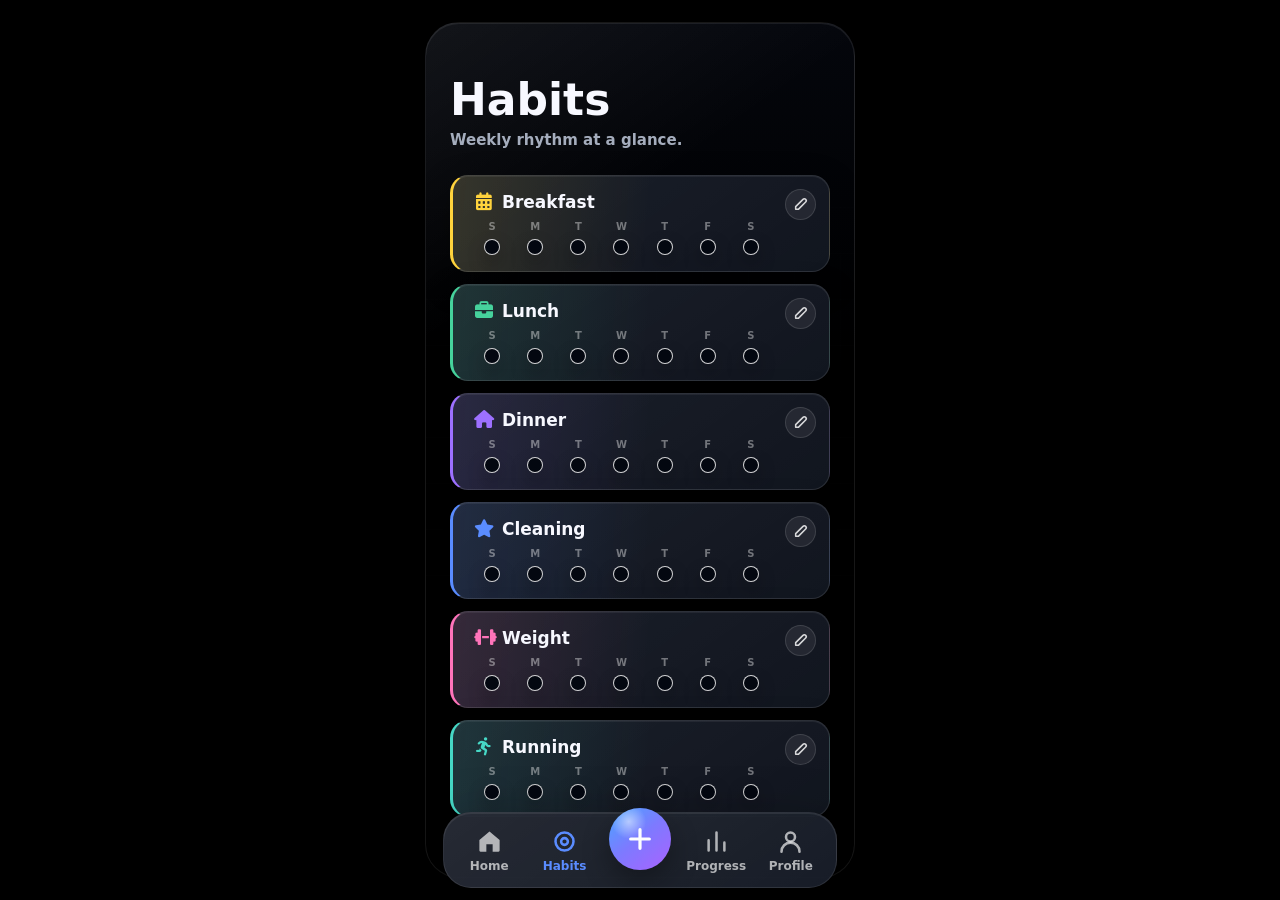
==== habits.html @ 26e924be "Create habits.html" ====
<!DOCTYPE html>
<html lang="en">
<head>
  <meta charset="UTF-8" />
  <meta name="viewport" content="width=device-width, initial-scale=1.0, maximum-scale=1.0, user-scalable=no" />
  <title>Habits</title>
  <link rel="stylesheet" href="https://cdnjs.cloudflare.com/ajax/libs/font-awesome/6.7.2/css/all.min.css" crossorigin="anonymous" referrerpolicy="no-referrer" />
  <style>
    :root {
      --bg: #000;
      --line: rgba(255, 255, 255, 0.11);
      --text: #f7f8ff;
      --muted: #a5adbd;
      --blue: #5a8cff;
      --soft-shadow: 0 12px 34px rgba(0, 0, 0, 0.28);
      font-family: Inter, ui-sans-serif, system-ui, -apple-system, BlinkMacSystemFont, "Segoe UI", sans-serif;
    }

    * {
      box-sizing: border-box;
      -webkit-tap-highlight-color: transparent;
      -webkit-touch-callout: none;
      -webkit-user-select: none;
      user-select: none;
      scrollbar-width: none;
    }

    *::-webkit-scrollbar {
      display: none;
      width: 0;
      height: 0;
    }

    html {
      height: 100%;
      background: #000;
      touch-action: manipulation;
      overflow: hidden;
      scrollbar-width: none;
    }

    body {
      height: 100%;
      margin: 0;
      color: var(--text);
      background: #000;
      display: grid;
      place-items: center;
      padding: 22px;
      overscroll-behavior: none;
      overflow: hidden;
      scrollbar-width: none;
    }

    button {
      font: inherit;
      color: inherit;
      border: 0;
      background: transparent;
      cursor: default;
      touch-action: manipulation;
    }

    .phone {
      position: relative;
      width: min(100%, 430px);
      height: min(932px, calc(100dvh - 44px));
      min-height: 0;
      max-height: 100dvh;
      overflow: hidden;
      border: 1px solid rgba(255, 255, 255, 0.09);
      border-radius: 34px;
      background:
        linear-gradient(145deg, rgba(255, 255, 255, 0.06), transparent 28%),
        linear-gradient(180deg, #04060c 0%, #000 42%, #000 100%);
      box-shadow: 0 24px 70px rgba(0, 0, 0, 0.42), inset 0 1px 0 rgba(255, 255, 255, 0.08);
    }

    .phone::before {
      content: "";
      position: absolute;
      inset: 0;
      pointer-events: none;
      background-image:
        linear-gradient(rgba(255, 255, 255, 0.035) 1px, transparent 1px),
        linear-gradient(90deg, rgba(255, 255, 255, 0.025) 1px, transparent 1px);
      background-size: 46px 46px;
      mask-image: linear-gradient(to bottom, transparent 0%, black 18%, black 72%, transparent 100%);
      opacity: 0.22;
    }

    .app {
      position: relative;
      z-index: 1;
      height: 100%;
      min-height: 0;
      overflow-y: auto;
      overscroll-behavior: contain;
      scrollbar-width: none;
      padding: 54px 24px 116px;
    }

    .topbar {
      margin-bottom: 26px;
    }

    h1 {
      margin: 0;
      font-size: clamp(34px, 9vw, 44px);
      line-height: 1.04;
      letter-spacing: 0;
    }

    .kicker {
      margin: 8px 0 0;
      color: var(--muted);
      font-size: 15px;
      font-weight: 700;
    }

    .habit-list {
      display: grid;
      gap: 12px;
    }

    .habit-row {
      --accent: var(--blue);
      position: relative;
      display: grid;
      gap: 11px;
      padding: 15px 54px 15px 15px;
      border-radius: 18px;
      background:
        linear-gradient(95deg, color-mix(in srgb, var(--accent) 12%, transparent), transparent 52%),
        linear-gradient(145deg, rgba(255, 255, 255, 0.065), rgba(255, 255, 255, 0.022)),
        rgba(12, 17, 28, 0.94);
      border: 1px solid var(--line);
      border-left: 3px solid var(--accent);
      box-shadow: var(--soft-shadow), inset 0 1px 0 rgba(255, 255, 255, 0.06);
      overflow: hidden;
    }

    .habit-main {
      display: grid;
      justify-items: stretch;
      text-align: left;
      gap: 10px;
    }

    .habit-label {
      margin: 0;
      color: var(--text);
      font-size: 17px;
      font-weight: 850;
      letter-spacing: 0;
      display: inline-flex;
      align-items: center;
      gap: 9px;
      justify-self: start;
    }

    .habit-label svg,
    .habit-label i {
      width: 19px;
      height: 19px;
      color: var(--accent);
      stroke-width: 2.25;
    }

    .habit-label i {
      display: inline-grid;
      place-items: center;
      font-size: 18px;
      line-height: 1;
    }

    .week-grid {
      display: grid;
      grid-template-columns: repeat(7, 1fr);
      gap: 7px;
      align-items: start;
    }

    .week-cell {
      display: grid;
      justify-items: center;
      gap: 7px;
      color: rgba(255, 255, 255, 0.4);
      font-size: 10px;
      font-weight: 850;
      text-align: center;
      line-height: 1;
    }

    .dot {
      width: 16px;
      height: 16px;
      min-width: 16px;
      min-height: 16px;
      aspect-ratio: 1;
      display: block;
      margin: 0 auto;
      border-radius: 50%;
      background: #030710;
      border: 1.6px solid rgba(255, 255, 255, 0.82);
      box-shadow: 0 8px 18px rgba(0, 0, 0, 0.28);
    }

    .dot.done {
      background: #fff;
      border-color: #fff;
      box-shadow: 0 0 16px rgba(255, 255, 255, 0.28);
    }

    .dot.half {
      background: linear-gradient(90deg, #fff 0 50%, #030710 50% 100%);
      border-color: #fff;
      box-shadow: 0 0 14px rgba(255, 255, 255, 0.2);
    }

    .month-panel {
      display: none;
      padding-top: 5px;
      border-top: 1px solid rgba(255, 255, 255, 0.08);
    }

    .habit-row.open .month-panel {
      display: grid;
      gap: 11px;
    }

    .month-head {
      display: flex;
      align-items: center;
      justify-content: space-between;
      gap: 12px;
      color: rgba(255, 255, 255, 0.62);
      font-size: 12px;
      font-weight: 850;
    }

    .close-month {
      width: 30px;
      height: 30px;
      display: grid;
      place-items: center;
      border-radius: 10px;
      background: rgba(255, 255, 255, 0.06);
      box-shadow: inset 0 0 0 1px rgba(255, 255, 255, 0.1);
    }

    .month-grid {
      display: grid;
      grid-template-columns: repeat(7, 1fr);
      gap: 9px 8px;
      align-items: center;
    }

    .month-dot {
      display: grid;
      justify-items: center;
      gap: 4px;
      color: rgba(255, 255, 255, 0.4);
      font-size: 9px;
      font-weight: 800;
      line-height: 1;
    }

    .edit-habit {
      position: absolute;
      top: 13px;
      right: 13px;
      width: 31px;
      height: 31px;
      display: grid;
      place-items: center;
      border-radius: 50%;
      color: rgba(255, 255, 255, 0.82);
      background: rgba(255, 255, 255, 0.07);
      box-shadow: inset 0 0 0 1px rgba(255, 255, 255, 0.12);
    }

    .edit-habit svg {
      width: 16px;
      height: 16px;
      stroke-width: 2.3;
    }

    .edit-habit .minus-icon {
      display: none;
    }

    .habit-row.editing .edit-habit .pencil-icon {
      display: none;
    }

    .habit-row.editing .edit-habit .minus-icon {
      display: block;
    }

    .habit-actions {
      display: none;
      gap: 8px;
      padding-top: 2px;
    }

    .habit-row.editing .habit-actions {
      display: flex;
    }

    .habit-action {
      width: 34px;
      height: 34px;
      display: grid;
      place-items: center;
      border-radius: 11px;
      color: rgba(255, 255, 255, 0.8);
      background: rgba(255, 255, 255, 0.06);
      box-shadow: inset 0 0 0 1px rgba(255, 255, 255, 0.1);
    }

    .habit-action.delete {
      color: #ff7b7d;
      margin-left: auto;
    }

    .habit-action svg {
      width: 18px;
      height: 18px;
      stroke-width: 2.2;
    }

    .modal-backdrop {
      position: fixed;
      inset: 0;
      z-index: 40;
      display: none;
      align-items: flex-end;
      justify-content: center;
      padding: 14px 18px calc(98px + env(safe-area-inset-bottom));
      background: rgba(2, 6, 14, 0.58);
      backdrop-filter: blur(12px);
      overflow: hidden;
    }

    .modal-backdrop.open {
      display: flex;
    }

    .habit-modal {
      width: min(100%, 430px);
      max-height: min(78dvh, 760px);
      overflow-y: auto;
      overscroll-behavior: contain;
      scrollbar-width: none;
      border-radius: 24px;
      padding: 16px;
      background:
        linear-gradient(145deg, rgba(255, 255, 255, 0.11), rgba(255, 255, 255, 0.035)),
        rgba(17, 23, 35, 0.96);
      border: 1px solid rgba(255, 255, 255, 0.12);
      box-shadow: 0 24px 70px rgba(0, 0, 0, 0.55), inset 0 1px 0 rgba(255, 255, 255, 0.08);
    }

    .modal-head {
      display: flex;
      align-items: center;
      justify-content: space-between;
      gap: 14px;
      margin-bottom: 12px;
    }

    .modal-title {
      margin: 0;
      font-size: 21px;
      font-weight: 850;
    }

    .modal-close {
      width: 34px;
      height: 34px;
      border-radius: 11px;
      display: grid;
      place-items: center;
      color: rgba(255, 255, 255, 0.76);
      background: rgba(255, 255, 255, 0.06);
      box-shadow: inset 0 0 0 1px rgba(255, 255, 255, 0.1);
    }

    .habit-form {
      display: grid;
      gap: 10px;
    }

    .field {
      display: grid;
      gap: 6px;
      color: rgba(255, 255, 255, 0.7);
      font-size: 12px;
      font-weight: 800;
    }

    .field input {
      width: 100%;
      border: 1px solid rgba(255, 255, 255, 0.1);
      border-radius: 13px;
      padding: 11px 12px;
      color: var(--text);
      background: rgba(255, 255, 255, 0.06);
      font: inherit;
      font-size: 14px;
      outline: none;
    }

    .choice-row,
    .color-picker {
      display: flex;
      flex-wrap: wrap;
      gap: 8px;
    }

    .mode-picker {
      display: grid;
      grid-template-columns: repeat(2, 74px);
      gap: 6px;
    }

    .choice-pill {
      width: 100%;
      min-height: 32px;
      display: inline-flex;
      align-items: center;
      justify-content: center;
      padding: 0 8px;
      border-radius: 12px;
      color: rgba(255, 255, 255, 0.7);
      font-size: 11.5px;
      font-weight: 850;
      line-height: 1;
      text-align: center;
      background: rgba(255, 255, 255, 0.055);
      box-shadow: inset 0 0 0 1px rgba(255, 255, 255, 0.09);
    }

    .choice-pill.active {
      color: var(--text);
      background: color-mix(in srgb, var(--blue) 24%, rgba(255, 255, 255, 0.055));
      box-shadow: inset 0 0 0 1px color-mix(in srgb, var(--blue) 54%, rgba(255, 255, 255, 0.1));
    }

    .categorized-icon-picker {
      display: grid;
      gap: 8px;
      min-width: 0;
    }

    .icon-category-row {
      display: grid;
      grid-template-columns: repeat(4, 1fr);
      gap: 6px;
      padding: 1px;
      align-items: stretch;
    }

    .icon-category {
      min-width: 0;
      height: 36px;
      display: inline-flex;
      align-items: center;
      justify-content: center;
      gap: 7px;
      padding: 0 7px;
      border-radius: 12px;
      color: rgba(255, 255, 255, 0.68);
      font-size: 11.5px;
      font-weight: 850;
      background: rgba(255, 255, 255, 0.055);
      box-shadow: inset 0 0 0 1px rgba(255, 255, 255, 0.09);
      white-space: nowrap;
    }

    .icon-category.active {
      color: var(--text);
      background: color-mix(in srgb, var(--blue) 24%, rgba(255, 255, 255, 0.055));
      box-shadow: inset 0 0 0 1px color-mix(in srgb, var(--blue) 54%, rgba(255, 255, 255, 0.1));
    }

    .icon-category i {
      font-size: 13px;
      line-height: 1;
    }

    .icon-grid {
      display: grid;
      grid-template-columns: repeat(6, 40px);
      justify-content: space-between;
      gap: 7px 5px;
      padding: 1px;
    }

    .icon-choice {
      width: 40px;
      height: 40px;
      display: grid;
      place-items: center;
      border-radius: 13px;
      color: rgba(255, 255, 255, 0.68);
      background: rgba(255, 255, 255, 0.055);
      box-shadow: inset 0 0 0 1px rgba(255, 255, 255, 0.09);
    }

    .icon-choice.active {
      color: var(--text);
      background: color-mix(in srgb, var(--blue) 24%, rgba(255, 255, 255, 0.055));
      box-shadow:
        inset 0 0 0 1px color-mix(in srgb, var(--blue) 54%, rgba(255, 255, 255, 0.1)),
        0 0 20px color-mix(in srgb, var(--blue) 18%, transparent);
    }

    .icon-choice svg,
    .icon-choice i {
      width: 21px;
      height: 21px;
      stroke-width: 2.25;
    }

    .icon-choice i {
      display: grid;
      place-items: center;
      font-size: 20px;
      line-height: 1;
    }

    .icon-empty {
      grid-column: 1 / -1;
      min-height: 42px;
      display: grid;
      place-items: center;
      color: rgba(255, 255, 255, 0.52);
      font-size: 12px;
      font-weight: 800;
    }

    .icon-pager {
      display: grid;
      grid-template-columns: 34px 1fr 34px;
      align-items: center;
      gap: 8px;
      min-height: 34px;
    }

    .icon-page-button {
      width: 34px;
      height: 34px;
      display: grid;
      place-items: center;
      border-radius: 12px;
      color: rgba(255, 255, 255, 0.78);
      background: rgba(255, 255, 255, 0.055);
      box-shadow: inset 0 0 0 1px rgba(255, 255, 255, 0.09);
    }

    .icon-page-button:disabled {
      opacity: 0.34;
    }

    .icon-page-label {
      display: inline-flex;
      align-items: center;
      justify-content: center;
      gap: 6px;
      color: rgba(255, 255, 255, 0.52);
      font-size: 11.5px;
      font-weight: 850;
      text-align: center;
    }

    .icon-page-number {
      min-width: 28px;
      height: 28px;
      display: inline-flex;
      align-items: center;
      justify-content: center;
      border-radius: 10px;
      color: rgba(255, 255, 255, 0.62);
      background: rgba(255, 255, 255, 0.045);
      box-shadow: inset 0 0 0 1px rgba(255, 255, 255, 0.075);
    }

    .icon-page-number.active {
      color: var(--text);
      background: color-mix(in srgb, var(--blue) 22%, rgba(255, 255, 255, 0.055));
      box-shadow: inset 0 0 0 1px color-mix(in srgb, var(--blue) 46%, rgba(255, 255, 255, 0.1));
    }

    .color-swatch {
      --swatch: var(--blue);
      width: 31px;
      height: 31px;
      border-radius: 50%;
      background:
        radial-gradient(circle at 30% 24%, rgba(255, 255, 255, 0.42), transparent 34%),
        var(--swatch);
      box-shadow:
        0 10px 22px color-mix(in srgb, var(--swatch) 24%, transparent),
        inset 0 0 0 1px rgba(255, 255, 255, 0.18);
      position: relative;
    }

    .color-swatch.active::after {
      content: "";
      position: absolute;
      inset: -5px;
      border-radius: inherit;
      border: 2px solid rgba(255, 255, 255, 0.76);
    }

    .form-submit {
      min-height: 46px;
      border-radius: 15px;
      color: white;
      font-weight: 850;
      background:
        radial-gradient(circle at 28% 18%, rgba(255, 255, 255, 0.42), transparent 32%),
        linear-gradient(140deg, #48a7ff 0%, #7d7aff 48%, #aa62ff 100%);
      box-shadow: 0 14px 32px rgba(98, 119, 255, 0.34);
    }

    @media (max-width: 460px) {
      body {
        padding: 0;
        display: block;
      }

      .phone {
        width: 100%;
        height: 100dvh;
        min-height: 0;
        max-height: 100dvh;
        border-radius: 0;
        border: 0;
      }

      .app {
        height: 100%;
        min-height: 0;
        padding: 54px 21px 112px;
      }
    }
  </style>
</head>
<body>
  <main class="phone" aria-label="Habits history">
    <div class="app">
      <header class="topbar">
        <h1>Habits</h1>
        <p class="kicker">Weekly rhythm at a glance.</p>
      </header>

      <section class="habit-list" aria-label="Habit completion history"></section>
    </div>

    <nav class="nav" aria-label="Primary navigation">
      <button class="nav-item">
        <svg viewBox="0 0 24 24" fill="currentColor" aria-hidden="true">
          <path d="M3 10.7 12 3l9 7.7V20a1 1 0 0 1-1 1h-5.2v-6.6H9.2V21H4a1 1 0 0 1-1-1v-9.3Z" />
        </svg>
        Home
      </button>
      <button class="nav-item active">
        <svg viewBox="0 0 24 24" fill="none" aria-hidden="true">
          <circle cx="12" cy="12" r="8" stroke="currentColor" />
          <circle cx="12" cy="12" r="3" stroke="currentColor" />
        </svg>
        Habits
      </button>
      <button class="add" aria-label="Add task">
        <svg viewBox="0 0 24 24" fill="none" aria-hidden="true">
          <path d="M12 5v14M5 12h14" stroke="currentColor" stroke-linecap="round" />
        </svg>
      </button>
      <button class="nav-item">
        <svg viewBox="0 0 24 24" fill="none" aria-hidden="true">
          <path d="M5 20V11M12 20V4M19 20v-7" stroke="currentColor" stroke-linecap="round" />
        </svg>
        Progress
      </button>
      <button class="nav-item">
        <svg viewBox="0 0 24 24" fill="none" aria-hidden="true">
          <circle cx="12" cy="8" r="4" stroke="currentColor" />
          <path d="M4 21a8 8 0 0 1 16 0" stroke="currentColor" stroke-linecap="round" />
        </svg>
        Profile
      </button>
    </nav>
    <div class="modal-backdrop" id="habitModal" aria-hidden="true">
      <section class="habit-modal" role="dialog" aria-modal="true" aria-labelledby="habitModalTitle">
        <div class="modal-head">
          <h2 class="modal-title" id="habitModalTitle">Edit habit</h2>
          <button class="modal-close" type="button" aria-label="Close habit form">x</button>
        </div>
        <form class="habit-form">
          <label class="field">
            Title
            <input name="label" type="text" placeholder="Habit title" required />
          </label>
          <div class="field">
            Icon
            <div class="choice-row icon-picker" role="group" aria-label="Habit icon"></div>
            <input name="icon" type="hidden" value="star" />
          </div>
          <div class="field">
            Color
            <div class="color-picker" role="group" aria-label="Habit color">
              <button class="color-swatch" type="button" aria-label="Pink" data-color="#ff74ba" style="--swatch: #ff74ba"></button>
              <button class="color-swatch" type="button" aria-label="Yellow" data-color="#ffd33d" style="--swatch: #ffd33d"></button>
              <button class="color-swatch" type="button" aria-label="Green" data-color="#46d29c" style="--swatch: #46d29c"></button>
              <button class="color-swatch" type="button" aria-label="Teal" data-color="#46d7c5" style="--swatch: #46d7c5"></button>
              <button class="color-swatch" type="button" aria-label="Blue" data-color="#5a8cff" style="--swatch: #5a8cff"></button>
              <button class="color-swatch" type="button" aria-label="Purple" data-color="#9d70ff" style="--swatch: #9d70ff"></button>
            </div>
            <input name="color" type="hidden" value="#5a8cff" />
          </div>
          <div class="field">
            Fill type
            <div class="choice-row mode-picker" role="group" aria-label="Habit fill type">
              <button class="choice-pill active" type="button" data-mode="single">Single</button>
              <button class="choice-pill" type="button" data-mode="split">Split</button>
            </div>
            <input name="mode" type="hidden" value="single" />
          </div>
          <button class="form-submit" type="submit">Save habit</button>
        </form>
      </section>
    </div>
  </main>

  <script>
    const HABIT_STORAGE_KEY = "routineDashboard.habits.v1";
    const habitList = document.querySelector(".habit-list");
    const modal = document.querySelector("#habitModal");
    const habitForm = modal.querySelector(".habit-form");
    const weekDays = ["S", "M", "T", "W", "T", "F", "S"];
    const allowedColors = ["#ff74ba", "#ffd33d", "#46d29c", "#46d7c5", "#5a8cff", "#9d70ff"];
    let editingHabitId = null;
    const DELETED_HABITS_KEY = "routineDashboard.deletedHabits.v1";
    const ICON_RECENTS_KEY = "routineDashboard.iconRecents.v1";
    const ICON_PAGE_SIZE = 18;
    const MAX_ICON_PAGES = 5;
    const legacyIconMap = {
      calendar: "solid:calendar-days",
      briefcase: "solid:briefcase",
      health: "solid:heart-pulse",
      star: "solid:star",
      book: "solid:book",
      home: "solid:house",
      flag: "solid:flag",
      heart: "solid:heart",
      dumbbell: "solid:dumbbell",
      running: "solid:person-running",
      apple: "solid:apple-whole",
      utensils: "solid:utensils",
      chart: "solid:chart-line",
      trophy: "solid:trophy",
      flame: "solid:fire",
      water: "solid:droplet"
    };
    const iconCategories = [
      { id: "recents", label: "Recents", icon: "clock-rotate-left" },
      { id: "tasks", label: "Tasks", icon: "list-check" },
      { id: "fitness", label: "Fitness", icon: "person-running" },
      { id: "other", label: "Other", icon: "shapes" }
    ];
    const fixedIconGroups = {
      tasks: [
        "calendar-days", "calendar-check", "clock", "hourglass-half", "list", "list-check",
        "check", "circle-check", "square-check", "clipboard", "clipboard-check", "file-lines",
        "folder", "inbox", "briefcase", "envelope", "bell", "bookmark",
        "tag", "flag", "pen", "pencil", "paperclip", "link",
        "lock", "key", "gear", "wrench", "screwdriver-wrench", "hammer",
        "trash", "box-archive", "download", "upload", "print", "table",
        "bars", "ellipsis", "filter", "sort", "magnifying-glass", "plus",
        "minus", "xmark", "rotate-right", "calculator", "receipt", "wallet",
        "credit-card", "chart-line", "chart-simple", "bullseye", "star", "circle-plus"
      ],
      fitness: [
        "person-running", "person-walking", "person-hiking", "shoe-prints", "dumbbell", "bicycle",
        "stopwatch", "heart-pulse", "medal", "trophy", "fire", "route",
        "location-dot", "droplet", "bottle-water", "moon", "sun", "heart",
        "leaf", "seedling", "stethoscope", "kit-medical", "pills", "bandage",
        "bone", "tooth", "wheelchair", "hospital", "syringe", "brain",
        "lungs", "scale-balanced", "user-doctor", "notes-medical", "hand-holding-medical", "person"
      ],
      other: [
        "utensils", "bowl-food", "apple-whole", "carrot", "pizza-slice", "burger",
        "hotdog", "ice-cream", "cookie", "mug-hot", "martini-glass", "wine-glass",
        "beer-mug-empty", "bread-slice", "cheese", "egg", "bacon", "lemon",
        "house", "bed", "broom", "shirt", "bath", "couch",
        "tv", "car", "plane", "map-location-dot", "camera", "music",
        "video", "gamepad", "palette", "book", "graduation-cap", "user",
        "users", "child", "face-smile", "gift", "lightbulb", "cloud",
        "umbrella", "tree", "paw", "globe", "wifi", "phone",
        "message", "shield-halved", "bolt", "gem", "crown", "rocket"
      ]
    };
    let fontAwesomeIcons = buildFixedIconLibrary();
    let activeIconCategory = "recents";
    let activeIconPage = 0;

    const defaultHabits = {
      breakfast: { label: "Breakfast", color: "#ffd33d", icon: "calendar", mode: "single", order: 0, completions: {} },
      lunch: { label: "Lunch", color: "#46d29c", icon: "briefcase", mode: "single", order: 1, completions: {} },
      dinner: { label: "Dinner", color: "#9d70ff", icon: "home", mode: "single", order: 2, completions: {} },
      cleaning: { label: "Cleaning", color: "#5a8cff", icon: "star", mode: "single", order: 3, completions: {} },
      weight: { label: "Weight", color: "#ff74ba", icon: "solid:dumbbell", mode: "single", order: 4, completions: {} },
      running: { label: "Running", color: "#46d7c5", icon: "solid:person-running", mode: "single", order: 5, completions: {} }
    };

    const field = (name) => habitForm.querySelector(`[name="${name}"]`);

    function iconLabel(name) {
      return name.split("-").map((part) => part.charAt(0).toUpperCase() + part.slice(1)).join(" ");
    }

    function normalizeIconValue(icon) {
      const value = String(icon || "").trim();
      if (!value || value.includes("mountain")) return "solid:star";
      if (legacyIconMap[value]) return legacyIconMap[value];
      if (value.includes(":")) return value;
      return `solid:${value}`;
    }

    function parseIconValue(icon) {
      const normalized = normalizeIconValue(icon);
      const [style, ...nameParts] = normalized.split(":");
      return {
        name: nameParts.join(":") || "star",
        style: ["solid", "regular", "brands"].includes(style) ? style : "solid"
      };
    }

    function faClass(icon) {
      const { name, style } = parseIconValue(icon);
      return `fa-${style} fa-${name}`;
    }

    function categoryMarkup(category) {
      return `<i class="fa-solid fa-${category.icon}" aria-hidden="true"></i>`;
    }

    function iconMatchesCategory(item, categoryId) {
      return item.category === categoryId;
    }

    function categoryForIcon(name) {
      return Object.entries(fixedIconGroups).find(([, names]) => names.includes(name))?.[0] || "other";
    }

    function buildFixedIconLibrary() {
      const seen = new Set();
      return Object.entries(fixedIconGroups).flatMap(([category, names]) => names.map((name) => {
        const value = `solid:${name}`;
        if (seen.has(value) || name.includes("mountain")) return null;
        seen.add(value);
        return {
          category,
          label: iconLabel(name),
          name,
          style: "solid",
          terms: name
        };
      }).filter(Boolean)).slice(0, MAX_ICON_PAGES * ICON_PAGE_SIZE * 3);
    }

    function iconValue(item) {
      return `${item.style}:${item.name}`;
    }

    function loadRecentIcons() {
      try {
        const parsed = JSON.parse(localStorage.getItem(ICON_RECENTS_KEY) || "[]");
        return Array.isArray(parsed) ? parsed.map(normalizeIconValue).filter((icon) => !icon.includes("mountain")).slice(0, 12) : [];
      } catch {
        return [];
      }
    }

    function saveRecentIcons(icons) {
      localStorage.setItem(ICON_RECENTS_KEY, JSON.stringify(icons.slice(0, 12)));
    }

    function rememberIcon(icon) {
      const selected = normalizeIconValue(icon);
      saveRecentIcons([selected, ...loadRecentIcons().filter((item) => item !== selected)]);
    }

    function iconFromValue(value) {
      const { name, style } = parseIconValue(value);
      return fontAwesomeIcons.find((item) => item.name === name && item.style === style) || {
        category: categoryForIcon(name),
        label: iconLabel(name),
        name,
        style,
        terms: name
      };
    }

    function randomColor() {
      return allowedColors[Math.floor(Math.random() * allowedColors.length)];
    }

    function randomIconValue() {
      const pool = fontAwesomeIcons.length ? fontAwesomeIcons : buildFixedIconLibrary();
      return iconValue(pool[Math.floor(Math.random() * pool.length)] || { style: "solid", name: "star" });
    }

    function renderIconPicker(categoryId = activeIconCategory) {
      activeIconCategory = categoryId;
      if (activeIconCategory === "recents") activeIconPage = 0;
      const selected = normalizeIconValue(field("icon").value);
      const recentIcons = loadRecentIcons();
      const recentFill = fontAwesomeIcons.filter((item) => !recentIcons.includes(iconValue(item)));
      const categoryIcons = activeIconCategory === "recents"
        ? [...recentIcons.map(iconFromValue), ...recentFill].slice(0, 12)
        : fontAwesomeIcons.filter((item) => iconMatchesCategory(item, activeIconCategory));
      const limitedIcons = categoryIcons.slice(0, MAX_ICON_PAGES * ICON_PAGE_SIZE);
      const pageSize = activeIconCategory === "recents" ? 12 : ICON_PAGE_SIZE;
      const pageCount = Math.max(1, Math.ceil(limitedIcons.length / pageSize));
      activeIconPage = Math.min(activeIconPage, pageCount - 1);
      const visibleIcons = limitedIcons.slice(activeIconPage * pageSize, activeIconPage * pageSize + pageSize);
      habitForm.querySelector(".icon-picker").innerHTML = `
        <div class="icon-category-row" role="tablist" aria-label="Icon categories">
          ${iconCategories.map((category) => `
            <button class="icon-category ${category.id === activeIconCategory ? "active" : ""}" type="button" data-icon-category="${category.id}">
              ${categoryMarkup(category)}
              <span>${category.label}</span>
            </button>
          `).join("")}
        </div>
        <div class="icon-grid" role="group" aria-label="Habit icon choices">
          ${visibleIcons.length ? visibleIcons.map((item) => `
            <button class="icon-choice ${iconValue(item) === selected ? "active" : ""}" type="button" aria-label="${item.label} icon" data-icon="${iconValue(item)}">
              ${iconSvg(iconValue(item))}
            </button>
          `).join("") : '<span class="icon-empty">No icons here yet</span>'}
        </div>
        ${activeIconCategory !== "recents" && pageCount > 1 ? `
          <div class="icon-pager" aria-label="Icon pages">
            <button class="icon-page-button" type="button" data-icon-page="prev" ${activeIconPage === 0 ? "disabled" : ""} aria-label="Previous icons">
              <i class="fa-solid fa-chevron-left" aria-hidden="true"></i>
            </button>
            <span class="icon-page-label">
              ${Array.from({ length: pageCount }, (_, index) => `
                <button class="icon-page-number ${index === activeIconPage ? "active" : ""}" type="button" data-icon-page-number="${index}" aria-label="Icon page ${index + 1}">${index + 1}</button>
              `).join("")}
            </span>
            <button class="icon-page-button" type="button" data-icon-page="next" ${activeIconPage === pageCount - 1 ? "disabled" : ""} aria-label="Next icons">
              <i class="fa-solid fa-chevron-right" aria-hidden="true"></i>
            </button>
          </div>
        ` : ""}
      `;
      bindIconPickerControls();
    }

    function bindIconPickerControls() {
      habitForm.querySelectorAll(".icon-category").forEach((button) => {
        button.addEventListener("click", () => {
          activeIconPage = 0;
          renderIconPicker(button.dataset.iconCategory);
        });
      });
      habitForm.querySelectorAll(".icon-choice").forEach((button) => {
        button.addEventListener("click", () => selectIcon(button.dataset.icon, true));
      });
      habitForm.querySelectorAll(".icon-page-button").forEach((button) => {
        button.addEventListener("click", () => {
          activeIconPage += button.dataset.iconPage === "next" ? 1 : -1;
          renderIconPicker(activeIconCategory);
        });
      });
      habitForm.querySelectorAll(".icon-page-number").forEach((button) => {
        button.addEventListener("click", () => {
          activeIconPage = Number(button.dataset.iconPageNumber) || 0;
          renderIconPicker(activeIconCategory);
        });
      });
    }

    async function loadFontAwesomeIcons() {
      fontAwesomeIcons = buildFixedIconLibrary();
      renderIconPicker(activeIconCategory);
    }

    function iconSvg(icon) {
      return `<i class="${faClass(icon)}" aria-hidden="true"></i>`;
    }

    function loadHabits() {
      try {
        const saved = JSON.parse(localStorage.getItem(HABIT_STORAGE_KEY) || "{}");
        const deleted = loadDeletedHabits();
        const merged = { ...defaultHabits, ...(saved && typeof saved === "object" ? saved : {}) };
        deleted.forEach((id) => delete merged[id]);
        Object.entries(merged).forEach(([id, habit], index) => {
          const savedIcon = id === "running" && habit.icon === "flag" ? "solid:person-running" : normalizeIconValue(habit.icon);
          merged[id] = {
            ...defaultHabits[id],
            ...habit,
            label: habit.label || defaultHabits[id]?.label || "Habit",
            color: allowedColors.includes((habit.color || "").toLowerCase()) ? habit.color : (defaultHabits[id]?.color || "#5a8cff"),
            icon: savedIcon,
            mode: habit.mode === "split" ? "split" : "single",
            order: Number.isFinite(Number(habit.order)) ? Number(habit.order) : index,
            completions: normalizeCompletions(habit.completions || {})
          };
        });
        return merged;
      } catch {
        return { ...defaultHabits };
      }
    }

    function saveHabits(habits) {
      localStorage.setItem(HABIT_STORAGE_KEY, JSON.stringify(habits));
    }

    function loadDeletedHabits() {
      try {
        const parsed = JSON.parse(localStorage.getItem(DELETED_HABITS_KEY) || "[]");
        return Array.isArray(parsed) ? parsed : [];
      } catch {
        return [];
      }
    }

    function saveDeletedHabits(ids) {
      localStorage.setItem(DELETED_HABITS_KEY, JSON.stringify([...new Set(ids)]));
    }

    function sortedHabits(habits) {
      return Object.entries(habits).sort(([, a], [, b]) => (Number(a.order) || 0) - (Number(b.order) || 0));
    }

    function normalizeColor(color) {
      const value = (color || "").trim().toLowerCase();
      return allowedColors.includes(value) ? value : "#5a8cff";
    }

    function habitKey(label) {
      return label.toLowerCase().replace(/[^a-z0-9]+/g, "-").replace(/(^-|-$)/g, "") || "habit";
    }

    function normalizeCompletions(completions) {
      return Object.fromEntries(Object.entries(completions || {}).map(([date, value]) => {
        const level = value === true ? 2 : Math.max(0, Math.min(2, Number(value) || 0));
        return [date, level];
      }).filter(([, level]) => level > 0));
    }

    function dateKey(date) {
      const month = String(date.getMonth() + 1).padStart(2, "0");
      const day = String(date.getDate()).padStart(2, "0");
      return `${date.getFullYear()}-${month}-${day}`;
    }

    function startOfWeek(date) {
      const copy = new Date(date);
      copy.setHours(0, 0, 0, 0);
      copy.setDate(copy.getDate() - copy.getDay());
      return copy;
    }

    function monthDates(date) {
      const dates = [];
      const first = new Date(date.getFullYear(), date.getMonth(), 1);
      const last = new Date(date.getFullYear(), date.getMonth() + 1, 0);
      for (let day = 1; day <= last.getDate(); day += 1) {
        dates.push(new Date(first.getFullYear(), first.getMonth(), day));
      }
      return dates;
    }

    function dot(completions, date, withNumber = false) {
      const level = completions?.[dateKey(date)] === true ? 2 : Number(completions?.[dateKey(date)]) || 0;
      const stateClass = level === 2 ? "done" : (level === 1 ? "half" : "");
      return `
        <span class="${withNumber ? "month-dot" : ""}">
          <span class="dot ${stateClass}" aria-label="${dateKey(date)} ${level === 2 ? "completed" : (level === 1 ? "half completed" : "not completed")}"></span>
          ${withNumber ? `<span>${date.getDate()}</span>` : ""}
        </span>
      `;
    }

    function actionButton(label, className, icon) {
      return `<button class="habit-action ${className}" type="button" aria-label="${label}">${icon}</button>`;
    }

    function renderHabits() {
      const habits = loadHabits();
      saveHabits(habits);
      const today = new Date();
      const weekStart = startOfWeek(today);
      const monthName = today.toLocaleDateString(undefined, { month: "long", year: "numeric" });

      habitList.innerHTML = sortedHabits(habits).map(([id, habit]) => {
        const week = weekDays.map((day, index) => {
          const date = new Date(weekStart);
          date.setDate(weekStart.getDate() + index);
          return `<span class="week-cell"><span>${day}</span>${dot(habit.completions, date)}</span>`;
        }).join("");
        const month = monthDates(today).map((date) => dot(habit.completions, date, true)).join("");
        return `
          <article class="habit-row" data-habit-id="${id}" style="--accent: ${habit.color || "var(--blue)"}">
            <button class="edit-habit" type="button" aria-label="Edit ${habit.label}">
              <svg class="pencil-icon" viewBox="0 0 24 24" fill="none" aria-hidden="true">
                <path d="M4 20h4l11-11a2.8 2.8 0 0 0-4-4L4 16v4Z" stroke="currentColor" stroke-linecap="round" stroke-linejoin="round" />
              </svg>
              <svg class="minus-icon" viewBox="0 0 24 24" fill="none" aria-hidden="true">
                <path d="M5 12h14" stroke="currentColor" stroke-linecap="round" />
              </svg>
            </button>
            <button class="habit-main" type="button" aria-label="Open ${habit.label} month view">
              <p class="habit-label">${iconSvg(habit.icon)}${habit.label}</p>
              <div class="week-grid">${week}</div>
            </button>
            <div class="habit-actions">
              ${actionButton("Move habit up", "move-up", '<svg viewBox="0 0 24 24" fill="none"><path d="m12 5-6 6M12 5l6 6M12 5v14" stroke="currentColor" stroke-linecap="round" stroke-linejoin="round" /></svg>')}
              ${actionButton("Move habit down", "move-down", '<svg viewBox="0 0 24 24" fill="none"><path d="m12 19-6-6M12 19l6-6M12 19V5" stroke="currentColor" stroke-linecap="round" stroke-linejoin="round" /></svg>')}
              ${actionButton("Edit habit", "edit", '<svg viewBox="0 0 24 24" fill="none"><path d="M4 20h4l11-11a2.8 2.8 0 0 0-4-4L4 16v4Z" stroke="currentColor" stroke-linecap="round" stroke-linejoin="round" /></svg>')}
              ${actionButton("Delete habit", "delete", '<svg viewBox="0 0 24 24" fill="none"><path d="M4 7h16M10 11v6M14 11v6M6 7l1 13h10l1-13M9 7V4h6v3" stroke="currentColor" stroke-linecap="round" stroke-linejoin="round" /></svg>')}
            </div>
            <div class="month-panel">
              <div class="month-head">
                <span>${monthName}</span>
                <button class="close-month" type="button" aria-label="Close month view">x</button>
              </div>
              <div class="month-grid">${month}</div>
            </div>
          </article>
        `;
      }).join("");

      habitList.querySelectorAll(".habit-main").forEach((button) => {
        button.addEventListener("click", () => {
          button.closest(".habit-row").classList.toggle("open");
        });
      });
      habitList.querySelectorAll(".close-month").forEach((button) => {
        button.addEventListener("click", (event) => {
          event.stopPropagation();
          button.closest(".habit-row").classList.remove("open");
        });
      });
      habitList.querySelectorAll(".edit-habit").forEach((button) => {
        button.addEventListener("click", (event) => {
          event.stopPropagation();
          const row = button.closest(".habit-row");
          row.classList.toggle("editing");
          button.setAttribute("aria-label", row.classList.contains("editing") ? `Close ${row.dataset.habitId} controls` : `Edit ${row.dataset.habitId}`);
        });
      });
      habitList.querySelectorAll(".habit-action.edit").forEach((button) => {
        button.addEventListener("click", () => openHabitModal(button.closest(".habit-row").dataset.habitId));
      });
      habitList.querySelectorAll(".habit-action.delete").forEach((button) => {
        button.addEventListener("click", () => {
          const id = button.closest(".habit-row").dataset.habitId;
          const next = loadHabits();
          delete next[id];
          if (defaultHabits[id]) saveDeletedHabits([...loadDeletedHabits(), id]);
          saveHabits(reindex(next));
          renderHabits();
        });
      });
      habitList.querySelectorAll(".habit-action.move-up, .habit-action.move-down").forEach((button) => {
        button.addEventListener("click", () => {
          const row = button.closest(".habit-row");
          const sibling = button.classList.contains("move-up") ? row.previousElementSibling : row.nextElementSibling;
          if (!sibling) return;
          if (button.classList.contains("move-up")) {
            habitList.insertBefore(row, sibling);
          } else {
            habitList.insertBefore(sibling, row);
          }
          const habits = loadHabits();
          habitList.querySelectorAll(".habit-row").forEach((habitRow, order) => {
            if (habits[habitRow.dataset.habitId]) habits[habitRow.dataset.habitId].order = order;
          });
          saveHabits(habits);
        });
      });
    }

    function reindex(habits) {
      sortedHabits(habits).forEach(([id], index) => {
        habits[id].order = index;
      });
      return habits;
    }

    function moveHabit(id, direction) {
      const habits = loadHabits();
      const entries = sortedHabits(habits);
      const index = entries.findIndex(([entryId]) => entryId === id);
      const target = index + direction;
      if (index < 0 || target < 0 || target >= entries.length) return;
      [entries[index], entries[target]] = [entries[target], entries[index]];
      entries.forEach(([entryId], order) => {
        habits[entryId].order = order;
      });
      saveHabits(habits);
      renderHabits();
    }

    function selectIcon(icon, shouldRemember = false) {
      const selected = normalizeIconValue(icon);
      field("icon").value = selected;
      if (shouldRemember) rememberIcon(selected);
      habitForm.querySelectorAll(".icon-choice").forEach((button) => {
        button.classList.toggle("active", button.dataset.icon === selected);
      });
      if (shouldRemember && activeIconCategory === "recents") renderIconPicker("recents");
    }

    function selectColor(color) {
      const selected = normalizeColor(color);
      field("color").value = selected;
      habitForm.querySelectorAll(".color-swatch").forEach((button) => {
        button.classList.toggle("active", button.dataset.color === selected);
      });
    }

    function selectMode(mode) {
      const selected = mode === "split" ? "split" : "single";
      field("mode").value = selected;
      habitForm.querySelectorAll(".mode-picker .choice-pill").forEach((button) => {
        button.classList.toggle("active", button.dataset.mode === selected);
      });
    }

    function openHabitModal(id = null) {
      const habits = loadHabits();
      const habit = id ? habits[id] : { label: "", icon: randomIconValue(), color: randomColor(), mode: "single" };
      if (id && !habit) return;
      editingHabitId = id;
      modal.querySelector(".modal-title").textContent = id ? "Edit habit" : "Add habit";
      field("label").value = habit.label;
      selectIcon(habit.icon);
      selectColor(habit.color);
      selectMode(habit.mode || "single");
      activeIconCategory = "recents";
      activeIconPage = 0;
      renderIconPicker("recents");
      modal.classList.add("open");
      modal.setAttribute("aria-hidden", "false");
      field("label").focus();
    }

    function closeHabitModal() {
      modal.classList.remove("open");
      modal.setAttribute("aria-hidden", "true");
      editingHabitId = null;
    }

    habitForm.querySelector(".icon-picker").classList.add("categorized-icon-picker");
    renderIconPicker();
    loadFontAwesomeIcons();
    habitForm.querySelectorAll(".color-swatch").forEach((button) => {
      button.addEventListener("click", () => selectColor(button.dataset.color));
    });
    habitForm.querySelectorAll(".mode-picker .choice-pill").forEach((button) => {
      button.addEventListener("click", () => selectMode(button.dataset.mode));
    });
    modal.querySelector(".modal-close").addEventListener("click", closeHabitModal);
    modal.addEventListener("click", (event) => {
      if (event.target === modal) closeHabitModal();
    });
    habitForm.addEventListener("submit", (event) => {
      event.preventDefault();
      const habits = loadHabits();
      const label = field("label").value.trim() || "Habit";
      const id = editingHabitId || (() => {
        const base = habitKey(label);
        let candidate = base;
        let index = 2;
        while (habits[candidate]) {
          candidate = `${base}-${index}`;
          index += 1;
        }
        return candidate;
      })();
      const habit = habits[id] || {
        order: sortedHabits(habits).length,
        completions: {}
      };
      habit.label = field("label").value.trim() || "Habit";
      habit.icon = field("icon").value;
      habit.color = normalizeColor(field("color").value);
      habit.mode = field("mode").value === "split" ? "split" : "single";
      habit.order = Number.isFinite(Number(habit.order)) ? Number(habit.order) : sortedHabits(habits).length;
      habit.completions = normalizeCompletions(habit.completions || {});
      habits[id] = habit;
      saveDeletedHabits(loadDeletedHabits().filter((deletedId) => deletedId !== id));
      saveHabits(habits);
      closeHabitModal();
      renderHabits();
    });

    renderHabits();
    window.addEventListener("openHabitComposer", () => openHabitModal());
    if (new URLSearchParams(window.location.search).get("add") === "habit") {
      openHabitModal();
      history.replaceState(null, "", "habits.html");
    }
  </script>
  <script src="bottom-bar.js"></script>
</body>
</html>
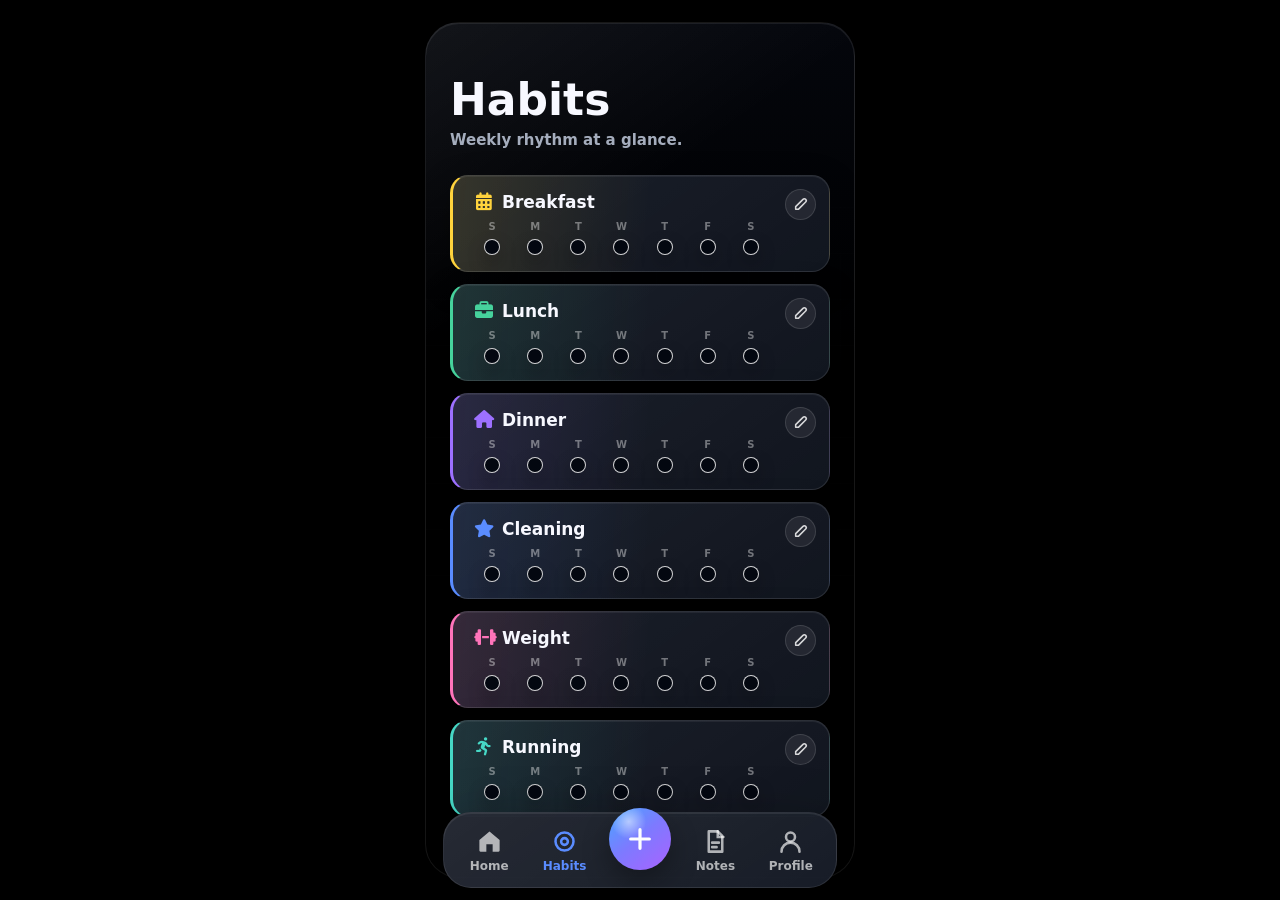
==== commit c6e35d36: "Update habits.html" ====
--- a/habits.html
+++ b/habits.html
@@ -681,9 +681,10 @@
       </button>
       <button class="nav-item">
         <svg viewBox="0 0 24 24" fill="none" aria-hidden="true">
-          <path d="M5 20V11M12 20V4M19 20v-7" stroke="currentColor" stroke-linecap="round" />
+          <path d="M6 3h8l4 4v14H6V3Z" stroke="currentColor" stroke-linejoin="round" />
+          <path d="M14 3v5h5M9 13h6M9 17h4" stroke="currentColor" stroke-linecap="round" />
         </svg>
-        Progress
+        Notes
       </button>
       <button class="nav-item">
         <svg viewBox="0 0 24 24" fill="none" aria-hidden="true">
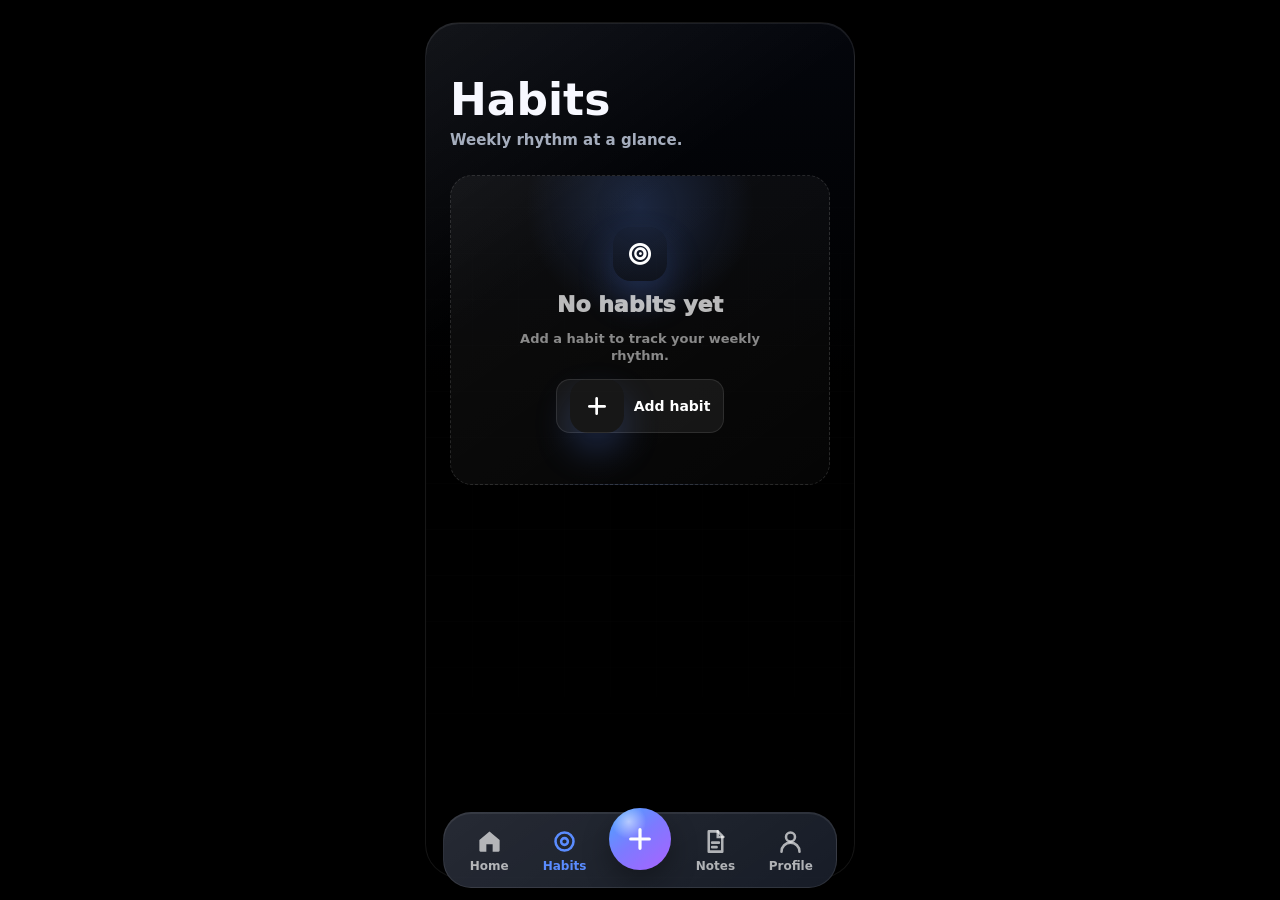
==== commit a60402ca: "Update habits.html" ====
--- a/habits.html
+++ b/habits.html
@@ -1,1117 +1,1609 @@
-<!DOCTYPE html>
+<!doctype html>
 <html lang="en">
-<head>
-  <meta charset="UTF-8" />
-  <meta name="viewport" content="width=device-width, initial-scale=1.0, maximum-scale=1.0, user-scalable=no" />
-  <title>Habits</title>
-  <link rel="stylesheet" href="https://cdnjs.cloudflare.com/ajax/libs/font-awesome/6.7.2/css/all.min.css" crossorigin="anonymous" referrerpolicy="no-referrer" />
-  <style>
-    :root {
-      --bg: #000;
-      --line: rgba(255, 255, 255, 0.11);
-      --text: #f7f8ff;
-      --muted: #a5adbd;
-      --blue: #5a8cff;
-      --soft-shadow: 0 12px 34px rgba(0, 0, 0, 0.28);
-      font-family: Inter, ui-sans-serif, system-ui, -apple-system, BlinkMacSystemFont, "Segoe UI", sans-serif;
-    }
-
-    * {
-      box-sizing: border-box;
-      -webkit-tap-highlight-color: transparent;
-      -webkit-touch-callout: none;
-      -webkit-user-select: none;
-      user-select: none;
-      scrollbar-width: none;
-    }
-
-    *::-webkit-scrollbar {
-      display: none;
-      width: 0;
-      height: 0;
-    }
-
-    html {
-      height: 100%;
-      background: #000;
-      touch-action: manipulation;
-      overflow: hidden;
-      scrollbar-width: none;
-    }
-
-    body {
-      height: 100%;
-      margin: 0;
-      color: var(--text);
-      background: #000;
-      display: grid;
-      place-items: center;
-      padding: 22px;
-      overscroll-behavior: none;
-      overflow: hidden;
-      scrollbar-width: none;
-    }
-
-    button {
-      font: inherit;
-      color: inherit;
-      border: 0;
-      background: transparent;
-      cursor: default;
-      touch-action: manipulation;
-    }
-
-    .phone {
-      position: relative;
-      width: min(100%, 430px);
-      height: min(932px, calc(100dvh - 44px));
-      min-height: 0;
-      max-height: 100dvh;
-      overflow: hidden;
-      border: 1px solid rgba(255, 255, 255, 0.09);
-      border-radius: 34px;
-      background:
-        linear-gradient(145deg, rgba(255, 255, 255, 0.06), transparent 28%),
-        linear-gradient(180deg, #04060c 0%, #000 42%, #000 100%);
-      box-shadow: 0 24px 70px rgba(0, 0, 0, 0.42), inset 0 1px 0 rgba(255, 255, 255, 0.08);
-    }
-
-    .phone::before {
-      content: "";
-      position: absolute;
-      inset: 0;
-      pointer-events: none;
-      background-image:
-        linear-gradient(rgba(255, 255, 255, 0.035) 1px, transparent 1px),
-        linear-gradient(90deg, rgba(255, 255, 255, 0.025) 1px, transparent 1px);
-      background-size: 46px 46px;
-      mask-image: linear-gradient(to bottom, transparent 0%, black 18%, black 72%, transparent 100%);
-      opacity: 0.22;
-    }
-
-    .app {
-      position: relative;
-      z-index: 1;
-      height: 100%;
-      min-height: 0;
-      overflow-y: auto;
-      overscroll-behavior: contain;
-      scrollbar-width: none;
-      padding: 54px 24px 116px;
-    }
-
-    .topbar {
-      margin-bottom: 26px;
-    }
-
-    h1 {
-      margin: 0;
-      font-size: clamp(34px, 9vw, 44px);
-      line-height: 1.04;
-      letter-spacing: 0;
-    }
-
-    .kicker {
-      margin: 8px 0 0;
-      color: var(--muted);
-      font-size: 15px;
-      font-weight: 700;
-    }
-
-    .habit-list {
-      display: grid;
-      gap: 12px;
-    }
-
-    .habit-row {
-      --accent: var(--blue);
-      position: relative;
-      display: grid;
-      gap: 11px;
-      padding: 15px 54px 15px 15px;
-      border-radius: 18px;
-      background:
-        linear-gradient(95deg, color-mix(in srgb, var(--accent) 12%, transparent), transparent 52%),
-        linear-gradient(145deg, rgba(255, 255, 255, 0.065), rgba(255, 255, 255, 0.022)),
-        rgba(12, 17, 28, 0.94);
-      border: 1px solid var(--line);
-      border-left: 3px solid var(--accent);
-      box-shadow: var(--soft-shadow), inset 0 1px 0 rgba(255, 255, 255, 0.06);
-      overflow: hidden;
-    }
-
-    .habit-main {
-      display: grid;
-      justify-items: stretch;
-      text-align: left;
-      gap: 10px;
-    }
-
-    .habit-label {
-      margin: 0;
-      color: var(--text);
-      font-size: 17px;
-      font-weight: 850;
-      letter-spacing: 0;
-      display: inline-flex;
-      align-items: center;
-      gap: 9px;
-      justify-self: start;
-    }
-
-    .habit-label svg,
-    .habit-label i {
-      width: 19px;
-      height: 19px;
-      color: var(--accent);
-      stroke-width: 2.25;
-    }
-
-    .habit-label i {
-      display: inline-grid;
-      place-items: center;
-      font-size: 18px;
-      line-height: 1;
-    }
-
-    .week-grid {
-      display: grid;
-      grid-template-columns: repeat(7, 1fr);
-      gap: 7px;
-      align-items: start;
-    }
-
-    .week-cell {
-      display: grid;
-      justify-items: center;
-      gap: 7px;
-      color: rgba(255, 255, 255, 0.4);
-      font-size: 10px;
-      font-weight: 850;
-      text-align: center;
-      line-height: 1;
-    }
-
-    .dot {
-      width: 16px;
-      height: 16px;
-      min-width: 16px;
-      min-height: 16px;
-      aspect-ratio: 1;
-      display: block;
-      margin: 0 auto;
-      border-radius: 50%;
-      background: #030710;
-      border: 1.6px solid rgba(255, 255, 255, 0.82);
-      box-shadow: 0 8px 18px rgba(0, 0, 0, 0.28);
-    }
-
-    .dot.done {
-      background: #fff;
-      border-color: #fff;
-      box-shadow: 0 0 16px rgba(255, 255, 255, 0.28);
-    }
-
-    .dot.half {
-      background: linear-gradient(90deg, #fff 0 50%, #030710 50% 100%);
-      border-color: #fff;
-      box-shadow: 0 0 14px rgba(255, 255, 255, 0.2);
-    }
-
-    .month-panel {
-      display: none;
-      padding-top: 5px;
-      border-top: 1px solid rgba(255, 255, 255, 0.08);
-    }
-
-    .habit-row.open .month-panel {
-      display: grid;
-      gap: 11px;
-    }
-
-    .month-head {
-      display: flex;
-      align-items: center;
-      justify-content: space-between;
-      gap: 12px;
-      color: rgba(255, 255, 255, 0.62);
-      font-size: 12px;
-      font-weight: 850;
-    }
-
-    .close-month {
-      width: 30px;
-      height: 30px;
-      display: grid;
-      place-items: center;
-      border-radius: 10px;
-      background: rgba(255, 255, 255, 0.06);
-      box-shadow: inset 0 0 0 1px rgba(255, 255, 255, 0.1);
-    }
-
-    .month-grid {
-      display: grid;
-      grid-template-columns: repeat(7, 1fr);
-      gap: 9px 8px;
-      align-items: center;
-    }
-
-    .month-dot {
-      display: grid;
-      justify-items: center;
-      gap: 4px;
-      color: rgba(255, 255, 255, 0.4);
-      font-size: 9px;
-      font-weight: 800;
-      line-height: 1;
-    }
-
-    .edit-habit {
-      position: absolute;
-      top: 13px;
-      right: 13px;
-      width: 31px;
-      height: 31px;
-      display: grid;
-      place-items: center;
-      border-radius: 50%;
-      color: rgba(255, 255, 255, 0.82);
-      background: rgba(255, 255, 255, 0.07);
-      box-shadow: inset 0 0 0 1px rgba(255, 255, 255, 0.12);
-    }
-
-    .edit-habit svg {
-      width: 16px;
-      height: 16px;
-      stroke-width: 2.3;
-    }
-
-    .edit-habit .minus-icon {
-      display: none;
-    }
-
-    .habit-row.editing .edit-habit .pencil-icon {
-      display: none;
-    }
-
-    .habit-row.editing .edit-habit .minus-icon {
-      display: block;
-    }
-
-    .habit-actions {
-      display: none;
-      gap: 8px;
-      padding-top: 2px;
-    }
-
-    .habit-row.editing .habit-actions {
-      display: flex;
-    }
-
-    .habit-action {
-      width: 34px;
-      height: 34px;
-      display: grid;
-      place-items: center;
-      border-radius: 11px;
-      color: rgba(255, 255, 255, 0.8);
-      background: rgba(255, 255, 255, 0.06);
-      box-shadow: inset 0 0 0 1px rgba(255, 255, 255, 0.1);
-    }
-
-    .habit-action.delete {
-      color: #ff7b7d;
-      margin-left: auto;
-    }
-
-    .habit-action svg {
-      width: 18px;
-      height: 18px;
-      stroke-width: 2.2;
-    }
-
-    .modal-backdrop {
-      position: fixed;
-      inset: 0;
-      z-index: 40;
-      display: none;
-      align-items: flex-end;
-      justify-content: center;
-      padding: 14px 18px calc(98px + env(safe-area-inset-bottom));
-      background: rgba(2, 6, 14, 0.58);
-      backdrop-filter: blur(12px);
-      overflow: hidden;
-    }
-
-    .modal-backdrop.open {
-      display: flex;
-    }
-
-    .habit-modal {
-      width: min(100%, 430px);
-      max-height: min(78dvh, 760px);
-      overflow-y: auto;
-      overscroll-behavior: contain;
-      scrollbar-width: none;
-      border-radius: 24px;
-      padding: 16px;
-      background:
-        linear-gradient(145deg, rgba(255, 255, 255, 0.11), rgba(255, 255, 255, 0.035)),
-        rgba(17, 23, 35, 0.96);
-      border: 1px solid rgba(255, 255, 255, 0.12);
-      box-shadow: 0 24px 70px rgba(0, 0, 0, 0.55), inset 0 1px 0 rgba(255, 255, 255, 0.08);
-    }
-
-    .modal-head {
-      display: flex;
-      align-items: center;
-      justify-content: space-between;
-      gap: 14px;
-      margin-bottom: 12px;
-    }
-
-    .modal-title {
-      margin: 0;
-      font-size: 21px;
-      font-weight: 850;
-    }
-
-    .modal-close {
-      width: 34px;
-      height: 34px;
-      border-radius: 11px;
-      display: grid;
-      place-items: center;
-      color: rgba(255, 255, 255, 0.76);
-      background: rgba(255, 255, 255, 0.06);
-      box-shadow: inset 0 0 0 1px rgba(255, 255, 255, 0.1);
-    }
-
-    .habit-form {
-      display: grid;
-      gap: 10px;
-    }
-
-    .field {
-      display: grid;
-      gap: 6px;
-      color: rgba(255, 255, 255, 0.7);
-      font-size: 12px;
-      font-weight: 800;
-    }
-
-    .field input {
-      width: 100%;
-      border: 1px solid rgba(255, 255, 255, 0.1);
-      border-radius: 13px;
-      padding: 11px 12px;
-      color: var(--text);
-      background: rgba(255, 255, 255, 0.06);
-      font: inherit;
-      font-size: 14px;
-      outline: none;
-    }
-
-    .choice-row,
-    .color-picker {
-      display: flex;
-      flex-wrap: wrap;
-      gap: 8px;
-    }
-
-    .mode-picker {
-      display: grid;
-      grid-template-columns: repeat(2, 74px);
-      gap: 6px;
-    }
-
-    .choice-pill {
-      width: 100%;
-      min-height: 32px;
-      display: inline-flex;
-      align-items: center;
-      justify-content: center;
-      padding: 0 8px;
-      border-radius: 12px;
-      color: rgba(255, 255, 255, 0.7);
-      font-size: 11.5px;
-      font-weight: 850;
-      line-height: 1;
-      text-align: center;
-      background: rgba(255, 255, 255, 0.055);
-      box-shadow: inset 0 0 0 1px rgba(255, 255, 255, 0.09);
-    }
-
-    .choice-pill.active {
-      color: var(--text);
-      background: color-mix(in srgb, var(--blue) 24%, rgba(255, 255, 255, 0.055));
-      box-shadow: inset 0 0 0 1px color-mix(in srgb, var(--blue) 54%, rgba(255, 255, 255, 0.1));
-    }
-
-    .categorized-icon-picker {
-      display: grid;
-      gap: 8px;
-      min-width: 0;
-    }
-
-    .icon-category-row {
-      display: grid;
-      grid-template-columns: repeat(4, 1fr);
-      gap: 6px;
-      padding: 1px;
-      align-items: stretch;
-    }
-
-    .icon-category {
-      min-width: 0;
-      height: 36px;
-      display: inline-flex;
-      align-items: center;
-      justify-content: center;
-      gap: 7px;
-      padding: 0 7px;
-      border-radius: 12px;
-      color: rgba(255, 255, 255, 0.68);
-      font-size: 11.5px;
-      font-weight: 850;
-      background: rgba(255, 255, 255, 0.055);
-      box-shadow: inset 0 0 0 1px rgba(255, 255, 255, 0.09);
-      white-space: nowrap;
-    }
-
-    .icon-category.active {
-      color: var(--text);
-      background: color-mix(in srgb, var(--blue) 24%, rgba(255, 255, 255, 0.055));
-      box-shadow: inset 0 0 0 1px color-mix(in srgb, var(--blue) 54%, rgba(255, 255, 255, 0.1));
-    }
-
-    .icon-category i {
-      font-size: 13px;
-      line-height: 1;
-    }
-
-    .icon-grid {
-      display: grid;
-      grid-template-columns: repeat(6, 40px);
-      justify-content: space-between;
-      gap: 7px 5px;
-      padding: 1px;
-    }
-
-    .icon-choice {
-      width: 40px;
-      height: 40px;
-      display: grid;
-      place-items: center;
-      border-radius: 13px;
-      color: rgba(255, 255, 255, 0.68);
-      background: rgba(255, 255, 255, 0.055);
-      box-shadow: inset 0 0 0 1px rgba(255, 255, 255, 0.09);
-    }
-
-    .icon-choice.active {
-      color: var(--text);
-      background: color-mix(in srgb, var(--blue) 24%, rgba(255, 255, 255, 0.055));
-      box-shadow:
-        inset 0 0 0 1px color-mix(in srgb, var(--blue) 54%, rgba(255, 255, 255, 0.1)),
-        0 0 20px color-mix(in srgb, var(--blue) 18%, transparent);
-    }
-
-    .icon-choice svg,
-    .icon-choice i {
-      width: 21px;
-      height: 21px;
-      stroke-width: 2.25;
-    }
-
-    .icon-choice i {
-      display: grid;
-      place-items: center;
-      font-size: 20px;
-      line-height: 1;
-    }
-
-    .icon-empty {
-      grid-column: 1 / -1;
-      min-height: 42px;
-      display: grid;
-      place-items: center;
-      color: rgba(255, 255, 255, 0.52);
-      font-size: 12px;
-      font-weight: 800;
-    }
-
-    .icon-pager {
-      display: grid;
-      grid-template-columns: 34px 1fr 34px;
-      align-items: center;
-      gap: 8px;
-      min-height: 34px;
-    }
-
-    .icon-page-button {
-      width: 34px;
-      height: 34px;
-      display: grid;
-      place-items: center;
-      border-radius: 12px;
-      color: rgba(255, 255, 255, 0.78);
-      background: rgba(255, 255, 255, 0.055);
-      box-shadow: inset 0 0 0 1px rgba(255, 255, 255, 0.09);
-    }
-
-    .icon-page-button:disabled {
-      opacity: 0.34;
-    }
-
-    .icon-page-label {
-      display: inline-flex;
-      align-items: center;
-      justify-content: center;
-      gap: 6px;
-      color: rgba(255, 255, 255, 0.52);
-      font-size: 11.5px;
-      font-weight: 850;
-      text-align: center;
-    }
-
-    .icon-page-number {
-      min-width: 28px;
-      height: 28px;
-      display: inline-flex;
-      align-items: center;
-      justify-content: center;
-      border-radius: 10px;
-      color: rgba(255, 255, 255, 0.62);
-      background: rgba(255, 255, 255, 0.045);
-      box-shadow: inset 0 0 0 1px rgba(255, 255, 255, 0.075);
-    }
-
-    .icon-page-number.active {
-      color: var(--text);
-      background: color-mix(in srgb, var(--blue) 22%, rgba(255, 255, 255, 0.055));
-      box-shadow: inset 0 0 0 1px color-mix(in srgb, var(--blue) 46%, rgba(255, 255, 255, 0.1));
-    }
-
-    .color-swatch {
-      --swatch: var(--blue);
-      width: 31px;
-      height: 31px;
-      border-radius: 50%;
-      background:
-        radial-gradient(circle at 30% 24%, rgba(255, 255, 255, 0.42), transparent 34%),
-        var(--swatch);
-      box-shadow:
-        0 10px 22px color-mix(in srgb, var(--swatch) 24%, transparent),
-        inset 0 0 0 1px rgba(255, 255, 255, 0.18);
-      position: relative;
-    }
-
-    .color-swatch.active::after {
-      content: "";
-      position: absolute;
-      inset: -5px;
-      border-radius: inherit;
-      border: 2px solid rgba(255, 255, 255, 0.76);
-    }
-
-    .form-submit {
-      min-height: 46px;
-      border-radius: 15px;
-      color: white;
-      font-weight: 850;
-      background:
-        radial-gradient(circle at 28% 18%, rgba(255, 255, 255, 0.42), transparent 32%),
-        linear-gradient(140deg, #48a7ff 0%, #7d7aff 48%, #aa62ff 100%);
-      box-shadow: 0 14px 32px rgba(98, 119, 255, 0.34);
-    }
-
-    @media (max-width: 460px) {
+  <head>
+    <meta charset="UTF-8" />
+    <meta
+      name="viewport"
+      content="width=device-width, initial-scale=1.0, maximum-scale=1.0, user-scalable=no"
+    />
+    <title>Habits</title>
+    <link
+      rel="stylesheet"
+      href="https://cdnjs.cloudflare.com/ajax/libs/font-awesome/6.7.2/css/all.min.css"
+      crossorigin="anonymous"
+      referrerpolicy="no-referrer"
+    />
+    <style>
+      :root {
+        --bg: #000;
+        --line: rgba(255, 255, 255, 0.11);
+        --text: #f7f8ff;
+        --muted: #a5adbd;
+        --blue: #5a8cff;
+        --soft-shadow: 0 12px 34px rgba(0, 0, 0, 0.28);
+        font-family:
+          Inter,
+          ui-sans-serif,
+          system-ui,
+          -apple-system,
+          BlinkMacSystemFont,
+          "Segoe UI",
+          sans-serif;
+      }
+
+      * {
+        box-sizing: border-box;
+        -webkit-tap-highlight-color: transparent;
+        -webkit-touch-callout: none;
+        -webkit-user-select: none;
+        user-select: none;
+        scrollbar-width: none;
+      }
+
+      *::-webkit-scrollbar {
+        display: none;
+        width: 0;
+        height: 0;
+      }
+
+      html {
+        height: 100%;
+        background: #000;
+        touch-action: manipulation;
+        overflow: hidden;
+        scrollbar-width: none;
+      }
+
       body {
-        padding: 0;
-        display: block;
+        height: 100%;
+        margin: 0;
+        color: var(--text);
+        background: #000;
+        display: grid;
+        place-items: center;
+        padding: 22px;
+        overscroll-behavior: none;
+        overflow: hidden;
+        scrollbar-width: none;
+      }
+
+      button {
+        font: inherit;
+        color: inherit;
+        border: 0;
+        background: transparent;
+        cursor: default;
+        touch-action: manipulation;
       }
 
       .phone {
-        width: 100%;
-        height: 100dvh;
+        position: relative;
+        width: min(100%, 430px);
+        height: min(932px, calc(100dvh - 44px));
         min-height: 0;
         max-height: 100dvh;
-        border-radius: 0;
-        border: 0;
+        overflow: hidden;
+        border: 1px solid rgba(255, 255, 255, 0.09);
+        border-radius: 34px;
+        background:
+          linear-gradient(145deg, rgba(255, 255, 255, 0.06), transparent 28%),
+          linear-gradient(180deg, #04060c 0%, #000 42%, #000 100%);
+        box-shadow:
+          0 24px 70px rgba(0, 0, 0, 0.42),
+          inset 0 1px 0 rgba(255, 255, 255, 0.08);
+      }
+
+      .phone::before {
+        content: "";
+        position: absolute;
+        inset: 0;
+        pointer-events: none;
+        background-image:
+          linear-gradient(rgba(255, 255, 255, 0.035) 1px, transparent 1px),
+          linear-gradient(
+            90deg,
+            rgba(255, 255, 255, 0.025) 1px,
+            transparent 1px
+          );
+        background-size: 46px 46px;
+        mask-image: linear-gradient(
+          to bottom,
+          transparent 0%,
+          black 18%,
+          black 72%,
+          transparent 100%
+        );
+        opacity: 0.22;
       }
 
       .app {
+        position: relative;
+        z-index: 1;
         height: 100%;
         min-height: 0;
-        padding: 54px 21px 112px;
-      }
-    }
-  </style>
-</head>
-<body>
-  <main class="phone" aria-label="Habits history">
-    <div class="app">
-      <header class="topbar">
-        <h1>Habits</h1>
-        <p class="kicker">Weekly rhythm at a glance.</p>
-      </header>
-
-      <section class="habit-list" aria-label="Habit completion history"></section>
-    </div>
-
-    <nav class="nav" aria-label="Primary navigation">
-      <button class="nav-item">
-        <svg viewBox="0 0 24 24" fill="currentColor" aria-hidden="true">
-          <path d="M3 10.7 12 3l9 7.7V20a1 1 0 0 1-1 1h-5.2v-6.6H9.2V21H4a1 1 0 0 1-1-1v-9.3Z" />
-        </svg>
-        Home
-      </button>
-      <button class="nav-item active">
-        <svg viewBox="0 0 24 24" fill="none" aria-hidden="true">
-          <circle cx="12" cy="12" r="8" stroke="currentColor" />
-          <circle cx="12" cy="12" r="3" stroke="currentColor" />
-        </svg>
-        Habits
-      </button>
-      <button class="add" aria-label="Add task">
-        <svg viewBox="0 0 24 24" fill="none" aria-hidden="true">
-          <path d="M12 5v14M5 12h14" stroke="currentColor" stroke-linecap="round" />
-        </svg>
-      </button>
-      <button class="nav-item">
-        <svg viewBox="0 0 24 24" fill="none" aria-hidden="true">
-          <path d="M6 3h8l4 4v14H6V3Z" stroke="currentColor" stroke-linejoin="round" />
-          <path d="M14 3v5h5M9 13h6M9 17h4" stroke="currentColor" stroke-linecap="round" />
-        </svg>
-        Notes
-      </button>
-      <button class="nav-item">
-        <svg viewBox="0 0 24 24" fill="none" aria-hidden="true">
-          <circle cx="12" cy="8" r="4" stroke="currentColor" />
-          <path d="M4 21a8 8 0 0 1 16 0" stroke="currentColor" stroke-linecap="round" />
-        </svg>
-        Profile
-      </button>
-    </nav>
-    <div class="modal-backdrop" id="habitModal" aria-hidden="true">
-      <section class="habit-modal" role="dialog" aria-modal="true" aria-labelledby="habitModalTitle">
-        <div class="modal-head">
-          <h2 class="modal-title" id="habitModalTitle">Edit habit</h2>
-          <button class="modal-close" type="button" aria-label="Close habit form">x</button>
-        </div>
-        <form class="habit-form">
-          <label class="field">
-            Title
-            <input name="label" type="text" placeholder="Habit title" required />
-          </label>
-          <div class="field">
-            Icon
-            <div class="choice-row icon-picker" role="group" aria-label="Habit icon"></div>
-            <input name="icon" type="hidden" value="star" />
+        overflow-y: auto;
+        overscroll-behavior: contain;
+        scrollbar-width: none;
+        padding: 54px 24px 116px;
+      }
+
+      .topbar {
+        margin-bottom: 26px;
+      }
+
+      h1 {
+        margin: 0;
+        font-size: clamp(34px, 9vw, 44px);
+        line-height: 1.04;
+        letter-spacing: 0;
+      }
+
+      .kicker {
+        margin: 8px 0 0;
+        color: var(--muted);
+        font-size: 15px;
+        font-weight: 700;
+      }
+
+      .habit-list {
+        display: grid;
+        gap: 12px;
+      }
+
+      .empty-state {
+        min-height: 310px;
+        display: grid;
+        place-items: center;
+        padding: 24px;
+        text-align: center;
+        border-radius: 22px;
+        color: rgba(255, 255, 255, 0.72);
+        background:
+          radial-gradient(
+            circle at 50% 10%,
+            rgba(90, 140, 255, 0.2),
+            transparent 34%
+          ),
+          linear-gradient(
+            145deg,
+            rgba(255, 255, 255, 0.055),
+            rgba(255, 255, 255, 0.018)
+          );
+        border: 1px dashed rgba(255, 255, 255, 0.13);
+      }
+
+      .empty-state-inner {
+        display: grid;
+        justify-items: center;
+        gap: 12px;
+        max-width: 250px;
+      }
+
+      .empty-state i {
+        width: 54px;
+        height: 54px;
+        display: grid;
+        place-items: center;
+        border-radius: 18px;
+        color: #fff;
+        background: linear-gradient(135deg, var(--blue), var(--pink));
+        box-shadow: 0 18px 36px rgba(90, 140, 255, 0.24);
+        font-size: 22px;
+      }
+
+      .empty-state strong {
+        font-size: 22px;
+        font-weight: 920;
+        line-height: 1.12;
+      }
+
+      .empty-state span {
+        color: rgba(255, 255, 255, 0.52);
+        font-size: 13px;
+        font-weight: 720;
+        line-height: 1.35;
+      }
+
+      .empty-state button {
+        min-height: 42px;
+        display: inline-flex;
+        align-items: center;
+        gap: 10px;
+        margin-top: 2px;
+        padding: 0 14px;
+        border-radius: 14px;
+        color: #fff;
+        background: rgba(255, 255, 255, 0.06);
+        box-shadow: inset 0 0 0 1px rgba(255, 255, 255, 0.1);
+        font-size: 14px;
+        font-weight: 850;
+      }
+
+      .habit-row {
+        --accent: var(--blue);
+        position: relative;
+        display: grid;
+        gap: 11px;
+        padding: 15px 54px 15px 15px;
+        border-radius: 18px;
+        background:
+          linear-gradient(
+            95deg,
+            color-mix(in srgb, var(--accent) 12%, transparent),
+            transparent 52%
+          ),
+          linear-gradient(
+            145deg,
+            rgba(255, 255, 255, 0.065),
+            rgba(255, 255, 255, 0.022)
+          ),
+          rgba(12, 17, 28, 0.94);
+        border: 1px solid var(--line);
+        border-left: 3px solid var(--accent);
+        box-shadow:
+          var(--soft-shadow),
+          inset 0 1px 0 rgba(255, 255, 255, 0.06);
+        overflow: hidden;
+      }
+
+      .habit-main {
+        display: grid;
+        justify-items: stretch;
+        text-align: left;
+        gap: 10px;
+      }
+
+      .habit-label {
+        margin: 0;
+        color: var(--text);
+        font-size: 17px;
+        font-weight: 850;
+        letter-spacing: 0;
+        display: inline-flex;
+        align-items: center;
+        gap: 9px;
+        justify-self: start;
+      }
+
+      .habit-label svg,
+      .habit-label i {
+        width: 19px;
+        height: 19px;
+        color: var(--accent);
+        stroke-width: 2.25;
+      }
+
+      .habit-label i {
+        display: inline-grid;
+        place-items: center;
+        font-size: 18px;
+        line-height: 1;
+      }
+
+      .week-grid {
+        display: grid;
+        grid-template-columns: repeat(7, 1fr);
+        gap: 7px;
+        align-items: start;
+      }
+
+      .week-cell {
+        display: grid;
+        justify-items: center;
+        gap: 7px;
+        color: rgba(255, 255, 255, 0.4);
+        font-size: 10px;
+        font-weight: 850;
+        text-align: center;
+        line-height: 1;
+      }
+
+      .dot {
+        width: 16px;
+        height: 16px;
+        min-width: 16px;
+        min-height: 16px;
+        aspect-ratio: 1;
+        display: block;
+        margin: 0 auto;
+        border-radius: 50%;
+        background: #030710;
+        border: 1.6px solid rgba(255, 255, 255, 0.82);
+        box-shadow: 0 8px 18px rgba(0, 0, 0, 0.28);
+      }
+
+      .dot.done {
+        background: #fff;
+        border-color: #fff;
+        box-shadow: 0 0 16px rgba(255, 255, 255, 0.28);
+      }
+
+      .dot.half {
+        background: linear-gradient(90deg, #fff 0 50%, #030710 50% 100%);
+        border-color: #fff;
+        box-shadow: 0 0 14px rgba(255, 255, 255, 0.2);
+      }
+
+      .month-panel {
+        display: none;
+        padding-top: 5px;
+        border-top: 1px solid rgba(255, 255, 255, 0.08);
+      }
+
+      .habit-row.open .month-panel {
+        display: grid;
+        gap: 11px;
+      }
+
+      .month-head {
+        display: flex;
+        align-items: center;
+        justify-content: space-between;
+        gap: 12px;
+        color: rgba(255, 255, 255, 0.62);
+        font-size: 12px;
+        font-weight: 850;
+      }
+
+      .close-month {
+        width: 30px;
+        height: 30px;
+        display: grid;
+        place-items: center;
+        border-radius: 10px;
+        background: rgba(255, 255, 255, 0.06);
+        box-shadow: inset 0 0 0 1px rgba(255, 255, 255, 0.1);
+      }
+
+      .month-grid {
+        display: grid;
+        grid-template-columns: repeat(7, 1fr);
+        gap: 9px 8px;
+        align-items: center;
+      }
+
+      .month-dot {
+        display: grid;
+        justify-items: center;
+        gap: 4px;
+        color: rgba(255, 255, 255, 0.4);
+        font-size: 9px;
+        font-weight: 800;
+        line-height: 1;
+      }
+
+      .edit-habit {
+        position: absolute;
+        top: 13px;
+        right: 13px;
+        width: 31px;
+        height: 31px;
+        display: grid;
+        place-items: center;
+        border-radius: 50%;
+        color: rgba(255, 255, 255, 0.82);
+        background: rgba(255, 255, 255, 0.07);
+        box-shadow: inset 0 0 0 1px rgba(255, 255, 255, 0.12);
+      }
+
+      .edit-habit svg {
+        width: 16px;
+        height: 16px;
+        stroke-width: 2.3;
+      }
+
+      .edit-habit .minus-icon {
+        display: none;
+      }
+
+      .habit-row.editing .edit-habit .pencil-icon {
+        display: none;
+      }
+
+      .habit-row.editing .edit-habit .minus-icon {
+        display: block;
+      }
+
+      .habit-actions {
+        display: none;
+        gap: 8px;
+        padding-top: 2px;
+      }
+
+      .habit-row.editing .habit-actions {
+        display: flex;
+      }
+
+      .habit-action {
+        width: 34px;
+        height: 34px;
+        display: grid;
+        place-items: center;
+        border-radius: 11px;
+        color: rgba(255, 255, 255, 0.8);
+        background: rgba(255, 255, 255, 0.06);
+        box-shadow: inset 0 0 0 1px rgba(255, 255, 255, 0.1);
+      }
+
+      .habit-action.delete {
+        color: #ff7b7d;
+        margin-left: auto;
+      }
+
+      .habit-action svg {
+        width: 18px;
+        height: 18px;
+        stroke-width: 2.2;
+      }
+
+      .modal-backdrop {
+        position: fixed;
+        inset: 0;
+        z-index: 40;
+        display: none;
+        align-items: flex-end;
+        justify-content: center;
+        padding: 14px 18px calc(98px + env(safe-area-inset-bottom));
+        background: rgba(2, 6, 14, 0.58);
+        backdrop-filter: blur(12px);
+        overflow: hidden;
+      }
+
+      .modal-backdrop.open {
+        display: flex;
+      }
+
+      .habit-modal {
+        width: min(100%, 430px);
+        max-height: min(78dvh, 760px);
+        overflow-y: auto;
+        overscroll-behavior: contain;
+        scrollbar-width: none;
+        border-radius: 24px;
+        padding: 16px;
+        background:
+          linear-gradient(
+            145deg,
+            rgba(255, 255, 255, 0.11),
+            rgba(255, 255, 255, 0.035)
+          ),
+          rgba(17, 23, 35, 0.96);
+        border: 1px solid rgba(255, 255, 255, 0.12);
+        box-shadow:
+          0 24px 70px rgba(0, 0, 0, 0.55),
+          inset 0 1px 0 rgba(255, 255, 255, 0.08);
+      }
+
+      .modal-head {
+        display: flex;
+        align-items: center;
+        justify-content: space-between;
+        gap: 14px;
+        margin-bottom: 12px;
+      }
+
+      .modal-title {
+        margin: 0;
+        font-size: 21px;
+        font-weight: 850;
+      }
+
+      .modal-close {
+        width: 34px;
+        height: 34px;
+        border-radius: 11px;
+        display: grid;
+        place-items: center;
+        color: rgba(255, 255, 255, 0.76);
+        background: rgba(255, 255, 255, 0.06);
+        box-shadow: inset 0 0 0 1px rgba(255, 255, 255, 0.1);
+      }
+
+      .habit-form {
+        display: grid;
+        gap: 10px;
+      }
+
+      .field {
+        display: grid;
+        gap: 6px;
+        color: rgba(255, 255, 255, 0.7);
+        font-size: 12px;
+        font-weight: 800;
+      }
+
+      .field input {
+        width: 100%;
+        border: 1px solid rgba(255, 255, 255, 0.1);
+        border-radius: 13px;
+        padding: 11px 12px;
+        color: var(--text);
+        background: rgba(255, 255, 255, 0.06);
+        font: inherit;
+        font-size: 14px;
+        outline: none;
+      }
+
+      .choice-row,
+      .color-picker {
+        display: flex;
+        flex-wrap: wrap;
+        gap: 8px;
+      }
+
+      .mode-picker {
+        display: grid;
+        grid-template-columns: repeat(2, 74px);
+        gap: 6px;
+      }
+
+      .choice-pill {
+        width: 100%;
+        min-height: 32px;
+        display: inline-flex;
+        align-items: center;
+        justify-content: center;
+        padding: 0 8px;
+        border-radius: 12px;
+        color: rgba(255, 255, 255, 0.7);
+        font-size: 11.5px;
+        font-weight: 850;
+        line-height: 1;
+        text-align: center;
+        background: rgba(255, 255, 255, 0.055);
+        box-shadow: inset 0 0 0 1px rgba(255, 255, 255, 0.09);
+      }
+
+      .choice-pill.active {
+        color: var(--text);
+        background: color-mix(
+          in srgb,
+          var(--blue) 24%,
+          rgba(255, 255, 255, 0.055)
+        );
+        box-shadow: inset 0 0 0 1px
+          color-mix(in srgb, var(--blue) 54%, rgba(255, 255, 255, 0.1));
+      }
+
+      .categorized-icon-picker {
+        display: grid;
+        gap: 8px;
+        min-width: 0;
+      }
+
+      .icon-category-row {
+        display: grid;
+        grid-template-columns: repeat(4, 1fr);
+        gap: 6px;
+        padding: 1px;
+        align-items: stretch;
+      }
+
+      .icon-category {
+        min-width: 0;
+        height: 36px;
+        display: inline-flex;
+        align-items: center;
+        justify-content: center;
+        gap: 7px;
+        padding: 0 7px;
+        border-radius: 12px;
+        color: rgba(255, 255, 255, 0.68);
+        font-size: 11.5px;
+        font-weight: 850;
+        background: rgba(255, 255, 255, 0.055);
+        box-shadow: inset 0 0 0 1px rgba(255, 255, 255, 0.09);
+        white-space: nowrap;
+      }
+
+      .icon-category.active {
+        color: var(--text);
+        background: color-mix(
+          in srgb,
+          var(--blue) 24%,
+          rgba(255, 255, 255, 0.055)
+        );
+        box-shadow: inset 0 0 0 1px
+          color-mix(in srgb, var(--blue) 54%, rgba(255, 255, 255, 0.1));
+      }
+
+      .icon-category i {
+        font-size: 13px;
+        line-height: 1;
+      }
+
+      .icon-grid {
+        display: grid;
+        grid-template-columns: repeat(6, 40px);
+        justify-content: space-between;
+        gap: 7px 5px;
+        padding: 1px;
+      }
+
+      .icon-choice {
+        width: 40px;
+        height: 40px;
+        display: grid;
+        place-items: center;
+        border-radius: 13px;
+        color: rgba(255, 255, 255, 0.68);
+        background: rgba(255, 255, 255, 0.055);
+        box-shadow: inset 0 0 0 1px rgba(255, 255, 255, 0.09);
+      }
+
+      .icon-choice.active {
+        color: var(--text);
+        background: color-mix(
+          in srgb,
+          var(--blue) 24%,
+          rgba(255, 255, 255, 0.055)
+        );
+        box-shadow:
+          inset 0 0 0 1px
+            color-mix(in srgb, var(--blue) 54%, rgba(255, 255, 255, 0.1)),
+          0 0 20px color-mix(in srgb, var(--blue) 18%, transparent);
+      }
+
+      .icon-choice svg,
+      .icon-choice i {
+        width: 21px;
+        height: 21px;
+        stroke-width: 2.25;
+      }
+
+      .icon-choice i {
+        display: grid;
+        place-items: center;
+        font-size: 20px;
+        line-height: 1;
+      }
+
+      .icon-empty {
+        grid-column: 1 / -1;
+        min-height: 42px;
+        display: grid;
+        place-items: center;
+        color: rgba(255, 255, 255, 0.52);
+        font-size: 12px;
+        font-weight: 800;
+      }
+
+      .icon-pager {
+        display: grid;
+        grid-template-columns: 34px 1fr 34px;
+        align-items: center;
+        gap: 8px;
+        min-height: 34px;
+      }
+
+      .icon-page-button {
+        width: 34px;
+        height: 34px;
+        display: grid;
+        place-items: center;
+        border-radius: 12px;
+        color: rgba(255, 255, 255, 0.78);
+        background: rgba(255, 255, 255, 0.055);
+        box-shadow: inset 0 0 0 1px rgba(255, 255, 255, 0.09);
+      }
+
+      .icon-page-button:disabled {
+        opacity: 0.34;
+      }
+
+      .icon-page-label {
+        display: inline-flex;
+        align-items: center;
+        justify-content: center;
+        gap: 6px;
+        color: rgba(255, 255, 255, 0.52);
+        font-size: 11.5px;
+        font-weight: 850;
+        text-align: center;
+      }
+
+      .icon-page-number {
+        min-width: 28px;
+        height: 28px;
+        display: inline-flex;
+        align-items: center;
+        justify-content: center;
+        border-radius: 10px;
+        color: rgba(255, 255, 255, 0.62);
+        background: rgba(255, 255, 255, 0.045);
+        box-shadow: inset 0 0 0 1px rgba(255, 255, 255, 0.075);
+      }
+
+      .icon-page-number.active {
+        color: var(--text);
+        background: color-mix(
+          in srgb,
+          var(--blue) 22%,
+          rgba(255, 255, 255, 0.055)
+        );
+        box-shadow: inset 0 0 0 1px
+          color-mix(in srgb, var(--blue) 46%, rgba(255, 255, 255, 0.1));
+      }
+
+      .color-swatch {
+        --swatch: var(--blue);
+        width: 31px;
+        height: 31px;
+        border-radius: 50%;
+        background:
+          radial-gradient(
+            circle at 30% 24%,
+            rgba(255, 255, 255, 0.42),
+            transparent 34%
+          ),
+          var(--swatch);
+        box-shadow:
+          0 10px 22px color-mix(in srgb, var(--swatch) 24%, transparent),
+          inset 0 0 0 1px rgba(255, 255, 255, 0.18);
+        position: relative;
+      }
+
+      .color-swatch.active::after {
+        content: "";
+        position: absolute;
+        inset: -5px;
+        border-radius: inherit;
+        border: 2px solid rgba(255, 255, 255, 0.76);
+      }
+
+      .form-submit {
+        min-height: 46px;
+        border-radius: 15px;
+        color: white;
+        font-weight: 850;
+        background:
+          radial-gradient(
+            circle at 28% 18%,
+            rgba(255, 255, 255, 0.42),
+            transparent 32%
+          ),
+          linear-gradient(140deg, #48a7ff 0%, #7d7aff 48%, #aa62ff 100%);
+        box-shadow: 0 14px 32px rgba(98, 119, 255, 0.34);
+      }
+
+      @media (max-width: 460px) {
+        body {
+          padding: 0;
+          display: block;
+        }
+
+        .phone {
+          width: 100%;
+          height: 100dvh;
+          min-height: 0;
+          max-height: 100dvh;
+          border-radius: 0;
+          border: 0;
+        }
+
+        .app {
+          height: 100%;
+          min-height: 0;
+          padding: 54px 21px 112px;
+        }
+      }
+    </style>
+  </head>
+  <body>
+    <main class="phone" aria-label="Habits history">
+      <div class="app">
+        <header class="topbar">
+          <h1>Habits</h1>
+          <p class="kicker">Weekly rhythm at a glance.</p>
+        </header>
+
+        <section
+          class="habit-list"
+          aria-label="Habit completion history"
+        ></section>
+      </div>
+
+      <nav class="nav" aria-label="Primary navigation">
+        <button class="nav-item">
+          <svg viewBox="0 0 24 24" fill="currentColor" aria-hidden="true">
+            <path
+              d="M3 10.7 12 3l9 7.7V20a1 1 0 0 1-1 1h-5.2v-6.6H9.2V21H4a1 1 0 0 1-1-1v-9.3Z"
+            />
+          </svg>
+          Home
+        </button>
+        <button class="nav-item active">
+          <svg viewBox="0 0 24 24" fill="none" aria-hidden="true">
+            <circle cx="12" cy="12" r="8" stroke="currentColor" />
+            <circle cx="12" cy="12" r="3" stroke="currentColor" />
+          </svg>
+          Habits
+        </button>
+        <button class="add" aria-label="Add task">
+          <svg viewBox="0 0 24 24" fill="none" aria-hidden="true">
+            <path
+              d="M12 5v14M5 12h14"
+              stroke="currentColor"
+              stroke-linecap="round"
+            />
+          </svg>
+        </button>
+        <button class="nav-item">
+          <svg viewBox="0 0 24 24" fill="none" aria-hidden="true">
+            <path
+              d="M6 3h8l4 4v14H6V3Z"
+              stroke="currentColor"
+              stroke-linejoin="round"
+            />
+            <path
+              d="M14 3v5h5M9 13h6M9 17h4"
+              stroke="currentColor"
+              stroke-linecap="round"
+            />
+          </svg>
+          Notes
+        </button>
+        <button class="nav-item">
+          <svg viewBox="0 0 24 24" fill="none" aria-hidden="true">
+            <circle cx="12" cy="8" r="4" stroke="currentColor" />
+            <path
+              d="M4 21a8 8 0 0 1 16 0"
+              stroke="currentColor"
+              stroke-linecap="round"
+            />
+          </svg>
+          Profile
+        </button>
+      </nav>
+      <div class="modal-backdrop" id="habitModal" aria-hidden="true">
+        <section
+          class="habit-modal"
+          role="dialog"
+          aria-modal="true"
+          aria-labelledby="habitModalTitle"
+        >
+          <div class="modal-head">
+            <h2 class="modal-title" id="habitModalTitle">Edit habit</h2>
+            <button
+              class="modal-close"
+              type="button"
+              aria-label="Close habit form"
+            >
+              x
+            </button>
           </div>
-          <div class="field">
-            Color
-            <div class="color-picker" role="group" aria-label="Habit color">
-              <button class="color-swatch" type="button" aria-label="Pink" data-color="#ff74ba" style="--swatch: #ff74ba"></button>
-              <button class="color-swatch" type="button" aria-label="Yellow" data-color="#ffd33d" style="--swatch: #ffd33d"></button>
-              <button class="color-swatch" type="button" aria-label="Green" data-color="#46d29c" style="--swatch: #46d29c"></button>
-              <button class="color-swatch" type="button" aria-label="Teal" data-color="#46d7c5" style="--swatch: #46d7c5"></button>
-              <button class="color-swatch" type="button" aria-label="Blue" data-color="#5a8cff" style="--swatch: #5a8cff"></button>
-              <button class="color-swatch" type="button" aria-label="Purple" data-color="#9d70ff" style="--swatch: #9d70ff"></button>
+          <form class="habit-form">
+            <label class="field">
+              Title
+              <input
+                name="label"
+                type="text"
+                placeholder="Habit title"
+                required
+              />
+            </label>
+            <div class="field">
+              Icon
+              <div
+                class="choice-row icon-picker"
+                role="group"
+                aria-label="Habit icon"
+              ></div>
+              <input name="icon" type="hidden" value="star" />
             </div>
-            <input name="color" type="hidden" value="#5a8cff" />
-          </div>
-          <div class="field">
-            Fill type
-            <div class="choice-row mode-picker" role="group" aria-label="Habit fill type">
-              <button class="choice-pill active" type="button" data-mode="single">Single</button>
-              <button class="choice-pill" type="button" data-mode="split">Split</button>
+            <div class="field">
+              Color
+              <div class="color-picker" role="group" aria-label="Habit color">
+                <button
+                  class="color-swatch"
+                  type="button"
+                  aria-label="Pink"
+                  data-color="#ff74ba"
+                  style="--swatch: #ff74ba"
+                ></button>
+                <button
+                  class="color-swatch"
+                  type="button"
+                  aria-label="Yellow"
+                  data-color="#ffd33d"
+                  style="--swatch: #ffd33d"
+                ></button>
+                <button
+                  class="color-swatch"
+                  type="button"
+                  aria-label="Green"
+                  data-color="#46d29c"
+                  style="--swatch: #46d29c"
+                ></button>
+                <button
+                  class="color-swatch"
+                  type="button"
+                  aria-label="Teal"
+                  data-color="#46d7c5"
+                  style="--swatch: #46d7c5"
+                ></button>
+                <button
+                  class="color-swatch"
+                  type="button"
+                  aria-label="Blue"
+                  data-color="#5a8cff"
+                  style="--swatch: #5a8cff"
+                ></button>
+                <button
+                  class="color-swatch"
+                  type="button"
+                  aria-label="Purple"
+                  data-color="#9d70ff"
+                  style="--swatch: #9d70ff"
+                ></button>
+              </div>
+              <input name="color" type="hidden" value="#5a8cff" />
             </div>
-            <input name="mode" type="hidden" value="single" />
-          </div>
-          <button class="form-submit" type="submit">Save habit</button>
-        </form>
-      </section>
-    </div>
-  </main>
-
-  <script>
-    const HABIT_STORAGE_KEY = "routineDashboard.habits.v1";
-    const habitList = document.querySelector(".habit-list");
-    const modal = document.querySelector("#habitModal");
-    const habitForm = modal.querySelector(".habit-form");
-    const weekDays = ["S", "M", "T", "W", "T", "F", "S"];
-    const allowedColors = ["#ff74ba", "#ffd33d", "#46d29c", "#46d7c5", "#5a8cff", "#9d70ff"];
-    let editingHabitId = null;
-    const DELETED_HABITS_KEY = "routineDashboard.deletedHabits.v1";
-    const ICON_RECENTS_KEY = "routineDashboard.iconRecents.v1";
-    const ICON_PAGE_SIZE = 18;
-    const MAX_ICON_PAGES = 5;
-    const legacyIconMap = {
-      calendar: "solid:calendar-days",
-      briefcase: "solid:briefcase",
-      health: "solid:heart-pulse",
-      star: "solid:star",
-      book: "solid:book",
-      home: "solid:house",
-      flag: "solid:flag",
-      heart: "solid:heart",
-      dumbbell: "solid:dumbbell",
-      running: "solid:person-running",
-      apple: "solid:apple-whole",
-      utensils: "solid:utensils",
-      chart: "solid:chart-line",
-      trophy: "solid:trophy",
-      flame: "solid:fire",
-      water: "solid:droplet"
-    };
-    const iconCategories = [
-      { id: "recents", label: "Recents", icon: "clock-rotate-left" },
-      { id: "tasks", label: "Tasks", icon: "list-check" },
-      { id: "fitness", label: "Fitness", icon: "person-running" },
-      { id: "other", label: "Other", icon: "shapes" }
-    ];
-    const fixedIconGroups = {
-      tasks: [
-        "calendar-days", "calendar-check", "clock", "hourglass-half", "list", "list-check",
-        "check", "circle-check", "square-check", "clipboard", "clipboard-check", "file-lines",
-        "folder", "inbox", "briefcase", "envelope", "bell", "bookmark",
-        "tag", "flag", "pen", "pencil", "paperclip", "link",
-        "lock", "key", "gear", "wrench", "screwdriver-wrench", "hammer",
-        "trash", "box-archive", "download", "upload", "print", "table",
-        "bars", "ellipsis", "filter", "sort", "magnifying-glass", "plus",
-        "minus", "xmark", "rotate-right", "calculator", "receipt", "wallet",
-        "credit-card", "chart-line", "chart-simple", "bullseye", "star", "circle-plus"
-      ],
-      fitness: [
-        "person-running", "person-walking", "person-hiking", "shoe-prints", "dumbbell", "bicycle",
-        "stopwatch", "heart-pulse", "medal", "trophy", "fire", "route",
-        "location-dot", "droplet", "bottle-water", "moon", "sun", "heart",
-        "leaf", "seedling", "stethoscope", "kit-medical", "pills", "bandage",
-        "bone", "tooth", "wheelchair", "hospital", "syringe", "brain",
-        "lungs", "scale-balanced", "user-doctor", "notes-medical", "hand-holding-medical", "person"
-      ],
-      other: [
-        "utensils", "bowl-food", "apple-whole", "carrot", "pizza-slice", "burger",
-        "hotdog", "ice-cream", "cookie", "mug-hot", "martini-glass", "wine-glass",
-        "beer-mug-empty", "bread-slice", "cheese", "egg", "bacon", "lemon",
-        "house", "bed", "broom", "shirt", "bath", "couch",
-        "tv", "car", "plane", "map-location-dot", "camera", "music",
-        "video", "gamepad", "palette", "book", "graduation-cap", "user",
-        "users", "child", "face-smile", "gift", "lightbulb", "cloud",
-        "umbrella", "tree", "paw", "globe", "wifi", "phone",
-        "message", "shield-halved", "bolt", "gem", "crown", "rocket"
-      ]
-    };
-    let fontAwesomeIcons = buildFixedIconLibrary();
-    let activeIconCategory = "recents";
-    let activeIconPage = 0;
-
-    const defaultHabits = {
-      breakfast: { label: "Breakfast", color: "#ffd33d", icon: "calendar", mode: "single", order: 0, completions: {} },
-      lunch: { label: "Lunch", color: "#46d29c", icon: "briefcase", mode: "single", order: 1, completions: {} },
-      dinner: { label: "Dinner", color: "#9d70ff", icon: "home", mode: "single", order: 2, completions: {} },
-      cleaning: { label: "Cleaning", color: "#5a8cff", icon: "star", mode: "single", order: 3, completions: {} },
-      weight: { label: "Weight", color: "#ff74ba", icon: "solid:dumbbell", mode: "single", order: 4, completions: {} },
-      running: { label: "Running", color: "#46d7c5", icon: "solid:person-running", mode: "single", order: 5, completions: {} }
-    };
-
-    const field = (name) => habitForm.querySelector(`[name="${name}"]`);
-
-    function iconLabel(name) {
-      return name.split("-").map((part) => part.charAt(0).toUpperCase() + part.slice(1)).join(" ");
-    }
-
-    function normalizeIconValue(icon) {
-      const value = String(icon || "").trim();
-      if (!value || value.includes("mountain")) return "solid:star";
-      if (legacyIconMap[value]) return legacyIconMap[value];
-      if (value.includes(":")) return value;
-      return `solid:${value}`;
-    }
-
-    function parseIconValue(icon) {
-      const normalized = normalizeIconValue(icon);
-      const [style, ...nameParts] = normalized.split(":");
-      return {
-        name: nameParts.join(":") || "star",
-        style: ["solid", "regular", "brands"].includes(style) ? style : "solid"
+            <div class="field">
+              Fill type
+              <div
+                class="choice-row mode-picker"
+                role="group"
+                aria-label="Habit fill type"
+              >
+                <button
+                  class="choice-pill active"
+                  type="button"
+                  data-mode="single"
+                >
+                  Single
+                </button>
+                <button class="choice-pill" type="button" data-mode="split">
+                  Split
+                </button>
+              </div>
+              <input name="mode" type="hidden" value="single" />
+            </div>
+            <button class="form-submit" type="submit">Save habit</button>
+          </form>
+        </section>
+      </div>
+    </main>
+
+    <script>
+      const HABIT_STORAGE_KEY = "routineDashboard.habits.v1";
+      const habitList = document.querySelector(".habit-list");
+      const modal = document.querySelector("#habitModal");
+      const habitForm = modal.querySelector(".habit-form");
+      const weekDays = ["S", "M", "T", "W", "T", "F", "S"];
+      const allowedColors = [
+        "#ff74ba",
+        "#ffd33d",
+        "#46d29c",
+        "#46d7c5",
+        "#5a8cff",
+        "#9d70ff",
+      ];
+      let editingHabitId = null;
+      const DELETED_HABITS_KEY = "routineDashboard.deletedHabits.v1";
+      const ICON_RECENTS_KEY = "routineDashboard.iconRecents.v1";
+      const ICON_PAGE_SIZE = 18;
+      const MAX_ICON_PAGES = 5;
+      const legacyIconMap = {
+        calendar: "solid:calendar-days",
+        briefcase: "solid:briefcase",
+        health: "solid:heart-pulse",
+        star: "solid:star",
+        book: "solid:book",
+        home: "solid:house",
+        flag: "solid:flag",
+        heart: "solid:heart",
+        dumbbell: "solid:dumbbell",
+        running: "solid:person-running",
+        apple: "solid:apple-whole",
+        utensils: "solid:utensils",
+        chart: "solid:chart-line",
+        trophy: "solid:trophy",
+        flame: "solid:fire",
+        water: "solid:droplet",
       };
-    }
-
-    function faClass(icon) {
-      const { name, style } = parseIconValue(icon);
-      return `fa-${style} fa-${name}`;
-    }
-
-    function categoryMarkup(category) {
-      return `<i class="fa-solid fa-${category.icon}" aria-hidden="true"></i>`;
-    }
-
-    function iconMatchesCategory(item, categoryId) {
-      return item.category === categoryId;
-    }
-
-    function categoryForIcon(name) {
-      return Object.entries(fixedIconGroups).find(([, names]) => names.includes(name))?.[0] || "other";
-    }
-
-    function buildFixedIconLibrary() {
-      const seen = new Set();
-      return Object.entries(fixedIconGroups).flatMap(([category, names]) => names.map((name) => {
-        const value = `solid:${name}`;
-        if (seen.has(value) || name.includes("mountain")) return null;
-        seen.add(value);
+      const iconCategories = [
+        { id: "recents", label: "Recents", icon: "clock-rotate-left" },
+        { id: "tasks", label: "Tasks", icon: "list-check" },
+        { id: "fitness", label: "Fitness", icon: "person-running" },
+        { id: "other", label: "Other", icon: "shapes" },
+      ];
+      const fixedIconGroups = {
+        tasks: [
+          "calendar-days",
+          "calendar-check",
+          "clock",
+          "hourglass-half",
+          "list",
+          "list-check",
+          "check",
+          "circle-check",
+          "square-check",
+          "clipboard",
+          "clipboard-check",
+          "file-lines",
+          "folder",
+          "inbox",
+          "briefcase",
+          "envelope",
+          "bell",
+          "bookmark",
+          "tag",
+          "flag",
+          "pen",
+          "pencil",
+          "paperclip",
+          "link",
+          "lock",
+          "key",
+          "gear",
+          "wrench",
+          "screwdriver-wrench",
+          "hammer",
+          "trash",
+          "box-archive",
+          "download",
+          "upload",
+          "print",
+          "table",
+          "bars",
+          "ellipsis",
+          "filter",
+          "sort",
+          "magnifying-glass",
+          "plus",
+          "minus",
+          "xmark",
+          "rotate-right",
+          "calculator",
+          "receipt",
+          "wallet",
+          "credit-card",
+          "chart-line",
+          "chart-simple",
+          "bullseye",
+          "star",
+          "circle-plus",
+        ],
+        fitness: [
+          "person-running",
+          "person-walking",
+          "person-hiking",
+          "shoe-prints",
+          "dumbbell",
+          "bicycle",
+          "stopwatch",
+          "heart-pulse",
+          "medal",
+          "trophy",
+          "fire",
+          "route",
+          "location-dot",
+          "droplet",
+          "bottle-water",
+          "moon",
+          "sun",
+          "heart",
+          "leaf",
+          "seedling",
+          "stethoscope",
+          "kit-medical",
+          "pills",
+          "bandage",
+          "bone",
+          "tooth",
+          "wheelchair",
+          "hospital",
+          "syringe",
+          "brain",
+          "lungs",
+          "scale-balanced",
+          "user-doctor",
+          "notes-medical",
+          "hand-holding-medical",
+          "person",
+        ],
+        other: [
+          "utensils",
+          "bowl-food",
+          "apple-whole",
+          "carrot",
+          "pizza-slice",
+          "burger",
+          "hotdog",
+          "ice-cream",
+          "cookie",
+          "mug-hot",
+          "martini-glass",
+          "wine-glass",
+          "beer-mug-empty",
+          "bread-slice",
+          "cheese",
+          "egg",
+          "bacon",
+          "lemon",
+          "house",
+          "bed",
+          "broom",
+          "shirt",
+          "bath",
+          "couch",
+          "tv",
+          "car",
+          "plane",
+          "map-location-dot",
+          "camera",
+          "music",
+          "video",
+          "gamepad",
+          "palette",
+          "book",
+          "graduation-cap",
+          "user",
+          "users",
+          "child",
+          "face-smile",
+          "gift",
+          "lightbulb",
+          "cloud",
+          "umbrella",
+          "tree",
+          "paw",
+          "globe",
+          "wifi",
+          "phone",
+          "message",
+          "shield-halved",
+          "bolt",
+          "gem",
+          "crown",
+          "rocket",
+        ],
+      };
+      let fontAwesomeIcons = buildFixedIconLibrary();
+      let activeIconCategory = "recents";
+      let activeIconPage = 0;
+
+      const defaultHabits = {};
+      const sampleHabitIds = new Set([
+        "breakfast",
+        "lunch",
+        "dinner",
+        "cleaning",
+        "weight",
+        "running",
+      ]);
+
+      const field = (name) => habitForm.querySelector(`[name="${name}"]`);
+
+      function iconLabel(name) {
+        return name
+          .split("-")
+          .map((part) => part.charAt(0).toUpperCase() + part.slice(1))
+          .join(" ");
+      }
+
+      function normalizeIconValue(icon) {
+        const value = String(icon || "").trim();
+        if (!value || value.includes("mountain")) return "solid:star";
+        if (legacyIconMap[value]) return legacyIconMap[value];
+        if (value.includes(":")) return value;
+        return `solid:${value}`;
+      }
+
+      function parseIconValue(icon) {
+        const normalized = normalizeIconValue(icon);
+        const [style, ...nameParts] = normalized.split(":");
         return {
-          category,
-          label: iconLabel(name),
-          name,
-          style: "solid",
-          terms: name
+          name: nameParts.join(":") || "star",
+          style: ["solid", "regular", "brands"].includes(style)
+            ? style
+            : "solid",
         };
-      }).filter(Boolean)).slice(0, MAX_ICON_PAGES * ICON_PAGE_SIZE * 3);
-    }
-
-    function iconValue(item) {
-      return `${item.style}:${item.name}`;
-    }
-
-    function loadRecentIcons() {
-      try {
-        const parsed = JSON.parse(localStorage.getItem(ICON_RECENTS_KEY) || "[]");
-        return Array.isArray(parsed) ? parsed.map(normalizeIconValue).filter((icon) => !icon.includes("mountain")).slice(0, 12) : [];
-      } catch {
-        return [];
-      }
-    }
-
-    function saveRecentIcons(icons) {
-      localStorage.setItem(ICON_RECENTS_KEY, JSON.stringify(icons.slice(0, 12)));
-    }
-
-    function rememberIcon(icon) {
-      const selected = normalizeIconValue(icon);
-      saveRecentIcons([selected, ...loadRecentIcons().filter((item) => item !== selected)]);
-    }
-
-    function iconFromValue(value) {
-      const { name, style } = parseIconValue(value);
-      return fontAwesomeIcons.find((item) => item.name === name && item.style === style) || {
-        category: categoryForIcon(name),
-        label: iconLabel(name),
-        name,
-        style,
-        terms: name
-      };
-    }
-
-    function randomColor() {
-      return allowedColors[Math.floor(Math.random() * allowedColors.length)];
-    }
-
-    function randomIconValue() {
-      const pool = fontAwesomeIcons.length ? fontAwesomeIcons : buildFixedIconLibrary();
-      return iconValue(pool[Math.floor(Math.random() * pool.length)] || { style: "solid", name: "star" });
-    }
-
-    function renderIconPicker(categoryId = activeIconCategory) {
-      activeIconCategory = categoryId;
-      if (activeIconCategory === "recents") activeIconPage = 0;
-      const selected = normalizeIconValue(field("icon").value);
-      const recentIcons = loadRecentIcons();
-      const recentFill = fontAwesomeIcons.filter((item) => !recentIcons.includes(iconValue(item)));
-      const categoryIcons = activeIconCategory === "recents"
-        ? [...recentIcons.map(iconFromValue), ...recentFill].slice(0, 12)
-        : fontAwesomeIcons.filter((item) => iconMatchesCategory(item, activeIconCategory));
-      const limitedIcons = categoryIcons.slice(0, MAX_ICON_PAGES * ICON_PAGE_SIZE);
-      const pageSize = activeIconCategory === "recents" ? 12 : ICON_PAGE_SIZE;
-      const pageCount = Math.max(1, Math.ceil(limitedIcons.length / pageSize));
-      activeIconPage = Math.min(activeIconPage, pageCount - 1);
-      const visibleIcons = limitedIcons.slice(activeIconPage * pageSize, activeIconPage * pageSize + pageSize);
-      habitForm.querySelector(".icon-picker").innerHTML = `
+      }
+
+      function faClass(icon) {
+        const { name, style } = parseIconValue(icon);
+        return `fa-${style} fa-${name}`;
+      }
+
+      function categoryMarkup(category) {
+        return `<i class="fa-solid fa-${category.icon}" aria-hidden="true"></i>`;
+      }
+
+      function iconMatchesCategory(item, categoryId) {
+        return item.category === categoryId;
+      }
+
+      function categoryForIcon(name) {
+        return (
+          Object.entries(fixedIconGroups).find(([, names]) =>
+            names.includes(name),
+          )?.[0] || "other"
+        );
+      }
+
+      function buildFixedIconLibrary() {
+        const seen = new Set();
+        return Object.entries(fixedIconGroups)
+          .flatMap(([category, names]) =>
+            names
+              .map((name) => {
+                const value = `solid:${name}`;
+                if (seen.has(value) || name.includes("mountain")) return null;
+                seen.add(value);
+                return {
+                  category,
+                  label: iconLabel(name),
+                  name,
+                  style: "solid",
+                  terms: name,
+                };
+              })
+              .filter(Boolean),
+          )
+          .slice(0, MAX_ICON_PAGES * ICON_PAGE_SIZE * 3);
+      }
+
+      function iconValue(item) {
+        return `${item.style}:${item.name}`;
+      }
+
+      function loadRecentIcons() {
+        try {
+          const parsed = JSON.parse(
+            localStorage.getItem(ICON_RECENTS_KEY) || "[]",
+          );
+          return Array.isArray(parsed)
+            ? parsed
+                .map(normalizeIconValue)
+                .filter((icon) => !icon.includes("mountain"))
+                .slice(0, 12)
+            : [];
+        } catch {
+          return [];
+        }
+      }
+
+      function saveRecentIcons(icons) {
+        localStorage.setItem(
+          ICON_RECENTS_KEY,
+          JSON.stringify(icons.slice(0, 12)),
+        );
+      }
+
+      function rememberIcon(icon) {
+        const selected = normalizeIconValue(icon);
+        saveRecentIcons([
+          selected,
+          ...loadRecentIcons().filter((item) => item !== selected),
+        ]);
+      }
+
+      function iconFromValue(value) {
+        const { name, style } = parseIconValue(value);
+        return (
+          fontAwesomeIcons.find(
+            (item) => item.name === name && item.style === style,
+          ) || {
+            category: categoryForIcon(name),
+            label: iconLabel(name),
+            name,
+            style,
+            terms: name,
+          }
+        );
+      }
+
+      function randomColor() {
+        return allowedColors[Math.floor(Math.random() * allowedColors.length)];
+      }
+
+      function randomIconValue() {
+        const pool = fontAwesomeIcons.length
+          ? fontAwesomeIcons
+          : buildFixedIconLibrary();
+        return iconValue(
+          pool[Math.floor(Math.random() * pool.length)] || {
+            style: "solid",
+            name: "star",
+          },
+        );
+      }
+
+      function renderIconPicker(categoryId = activeIconCategory) {
+        activeIconCategory = categoryId;
+        if (activeIconCategory === "recents") activeIconPage = 0;
+        const selected = normalizeIconValue(field("icon").value);
+        const recentIcons = loadRecentIcons();
+        const recentFill = fontAwesomeIcons.filter(
+          (item) => !recentIcons.includes(iconValue(item)),
+        );
+        const categoryIcons =
+          activeIconCategory === "recents"
+            ? [...recentIcons.map(iconFromValue), ...recentFill].slice(0, 12)
+            : fontAwesomeIcons.filter((item) =>
+                iconMatchesCategory(item, activeIconCategory),
+              );
+        const limitedIcons = categoryIcons.slice(
+          0,
+          MAX_ICON_PAGES * ICON_PAGE_SIZE,
+        );
+        const pageSize = activeIconCategory === "recents" ? 12 : ICON_PAGE_SIZE;
+        const pageCount = Math.max(
+          1,
+          Math.ceil(limitedIcons.length / pageSize),
+        );
+        activeIconPage = Math.min(activeIconPage, pageCount - 1);
+        const visibleIcons = limitedIcons.slice(
+          activeIconPage * pageSize,
+          activeIconPage * pageSize + pageSize,
+        );
+        habitForm.querySelector(".icon-picker").innerHTML = `
         <div class="icon-category-row" role="tablist" aria-label="Icon categories">
-          ${iconCategories.map((category) => `
+          ${iconCategories
+            .map(
+              (category) => `
             <button class="icon-category ${category.id === activeIconCategory ? "active" : ""}" type="button" data-icon-category="${category.id}">
               ${categoryMarkup(category)}
               <span>${category.label}</span>
             </button>
-          `).join("")}
+          `,
+            )
+            .join("")}
         </div>
         <div class="icon-grid" role="group" aria-label="Habit icon choices">
-          ${visibleIcons.length ? visibleIcons.map((item) => `
+          ${
+            visibleIcons.length
+              ? visibleIcons
+                  .map(
+                    (item) => `
             <button class="icon-choice ${iconValue(item) === selected ? "active" : ""}" type="button" aria-label="${item.label} icon" data-icon="${iconValue(item)}">
               ${iconSvg(iconValue(item))}
             </button>
-          `).join("") : '<span class="icon-empty">No icons here yet</span>'}
+          `,
+                  )
+                  .join("")
+              : '<span class="icon-empty">No icons here yet</span>'
+          }
         </div>
-        ${activeIconCategory !== "recents" && pageCount > 1 ? `
+        ${
+          activeIconCategory !== "recents" && pageCount > 1
+            ? `
           <div class="icon-pager" aria-label="Icon pages">
             <button class="icon-page-button" type="button" data-icon-page="prev" ${activeIconPage === 0 ? "disabled" : ""} aria-label="Previous icons">
               <i class="fa-solid fa-chevron-left" aria-hidden="true"></i>
             </button>
             <span class="icon-page-label">
-              ${Array.from({ length: pageCount }, (_, index) => `
+              ${Array.from(
+                { length: pageCount },
+                (_, index) => `
                 <button class="icon-page-number ${index === activeIconPage ? "active" : ""}" type="button" data-icon-page-number="${index}" aria-label="Icon page ${index + 1}">${index + 1}</button>
-              `).join("")}
+              `,
+              ).join("")}
             </span>
             <button class="icon-page-button" type="button" data-icon-page="next" ${activeIconPage === pageCount - 1 ? "disabled" : ""} aria-label="Next icons">
               <i class="fa-solid fa-chevron-right" aria-hidden="true"></i>
             </button>
           </div>
-        ` : ""}
+        `
+            : ""
+        }
       `;
-      bindIconPickerControls();
-    }
-
-    function bindIconPickerControls() {
-      habitForm.querySelectorAll(".icon-category").forEach((button) => {
-        button.addEventListener("click", () => {
-          activeIconPage = 0;
-          renderIconPicker(button.dataset.iconCategory);
+        bindIconPickerControls();
+      }
+
+      function bindIconPickerControls() {
+        habitForm.querySelectorAll(".icon-category").forEach((button) => {
+          button.addEventListener("click", () => {
+            activeIconPage = 0;
+            renderIconPicker(button.dataset.iconCategory);
+          });
         });
-      });
-      habitForm.querySelectorAll(".icon-choice").forEach((button) => {
-        button.addEventListener("click", () => selectIcon(button.dataset.icon, true));
-      });
-      habitForm.querySelectorAll(".icon-page-button").forEach((button) => {
-        button.addEventListener("click", () => {
-          activeIconPage += button.dataset.iconPage === "next" ? 1 : -1;
-          renderIconPicker(activeIconCategory);
+        habitForm.querySelectorAll(".icon-choice").forEach((button) => {
+          button.addEventListener("click", () =>
+            selectIcon(button.dataset.icon, true),
+          );
         });
-      });
-      habitForm.querySelectorAll(".icon-page-number").forEach((button) => {
-        button.addEventListener("click", () => {
-          activeIconPage = Number(button.dataset.iconPageNumber) || 0;
-          renderIconPicker(activeIconCategory);
+        habitForm.querySelectorAll(".icon-page-button").forEach((button) => {
+          button.addEventListener("click", () => {
+            activeIconPage += button.dataset.iconPage === "next" ? 1 : -1;
+            renderIconPicker(activeIconCategory);
+          });
         });
-      });
-    }
-
-    async function loadFontAwesomeIcons() {
-      fontAwesomeIcons = buildFixedIconLibrary();
-      renderIconPicker(activeIconCategory);
-    }
-
-    function iconSvg(icon) {
-      return `<i class="${faClass(icon)}" aria-hidden="true"></i>`;
-    }
-
-    function loadHabits() {
-      try {
-        const saved = JSON.parse(localStorage.getItem(HABIT_STORAGE_KEY) || "{}");
-        const deleted = loadDeletedHabits();
-        const merged = { ...defaultHabits, ...(saved && typeof saved === "object" ? saved : {}) };
-        deleted.forEach((id) => delete merged[id]);
-        Object.entries(merged).forEach(([id, habit], index) => {
-          const savedIcon = id === "running" && habit.icon === "flag" ? "solid:person-running" : normalizeIconValue(habit.icon);
-          merged[id] = {
-            ...defaultHabits[id],
-            ...habit,
-            label: habit.label || defaultHabits[id]?.label || "Habit",
-            color: allowedColors.includes((habit.color || "").toLowerCase()) ? habit.color : (defaultHabits[id]?.color || "#5a8cff"),
-            icon: savedIcon,
-            mode: habit.mode === "split" ? "split" : "single",
-            order: Number.isFinite(Number(habit.order)) ? Number(habit.order) : index,
-            completions: normalizeCompletions(habit.completions || {})
-          };
+        habitForm.querySelectorAll(".icon-page-number").forEach((button) => {
+          button.addEventListener("click", () => {
+            activeIconPage = Number(button.dataset.iconPageNumber) || 0;
+            renderIconPicker(activeIconCategory);
+          });
         });
-        return merged;
-      } catch {
-        return { ...defaultHabits };
-      }
-    }
-
-    function saveHabits(habits) {
-      localStorage.setItem(HABIT_STORAGE_KEY, JSON.stringify(habits));
-    }
-
-    function loadDeletedHabits() {
-      try {
-        const parsed = JSON.parse(localStorage.getItem(DELETED_HABITS_KEY) || "[]");
-        return Array.isArray(parsed) ? parsed : [];
-      } catch {
-        return [];
-      }
-    }
-
-    function saveDeletedHabits(ids) {
-      localStorage.setItem(DELETED_HABITS_KEY, JSON.stringify([...new Set(ids)]));
-    }
-
-    function sortedHabits(habits) {
-      return Object.entries(habits).sort(([, a], [, b]) => (Number(a.order) || 0) - (Number(b.order) || 0));
-    }
-
-    function normalizeColor(color) {
-      const value = (color || "").trim().toLowerCase();
-      return allowedColors.includes(value) ? value : "#5a8cff";
-    }
-
-    function habitKey(label) {
-      return label.toLowerCase().replace(/[^a-z0-9]+/g, "-").replace(/(^-|-$)/g, "") || "habit";
-    }
-
-    function normalizeCompletions(completions) {
-      return Object.fromEntries(Object.entries(completions || {}).map(([date, value]) => {
-        const level = value === true ? 2 : Math.max(0, Math.min(2, Number(value) || 0));
-        return [date, level];
-      }).filter(([, level]) => level > 0));
-    }
-
-    function dateKey(date) {
-      const month = String(date.getMonth() + 1).padStart(2, "0");
-      const day = String(date.getDate()).padStart(2, "0");
-      return `${date.getFullYear()}-${month}-${day}`;
-    }
-
-    function startOfWeek(date) {
-      const copy = new Date(date);
-      copy.setHours(0, 0, 0, 0);
-      copy.setDate(copy.getDate() - copy.getDay());
-      return copy;
-    }
-
-    function monthDates(date) {
-      const dates = [];
-      const first = new Date(date.getFullYear(), date.getMonth(), 1);
-      const last = new Date(date.getFullYear(), date.getMonth() + 1, 0);
-      for (let day = 1; day <= last.getDate(); day += 1) {
-        dates.push(new Date(first.getFullYear(), first.getMonth(), day));
-      }
-      return dates;
-    }
-
-    function dot(completions, date, withNumber = false) {
-      const level = completions?.[dateKey(date)] === true ? 2 : Number(completions?.[dateKey(date)]) || 0;
-      const stateClass = level === 2 ? "done" : (level === 1 ? "half" : "");
-      return `
+      }
+
+      async function loadFontAwesomeIcons() {
+        fontAwesomeIcons = buildFixedIconLibrary();
+        renderIconPicker(activeIconCategory);
+      }
+
+      function iconSvg(icon) {
+        return `<i class="${faClass(icon)}" aria-hidden="true"></i>`;
+      }
+
+      function loadHabits() {
+        try {
+          const saved = JSON.parse(
+            localStorage.getItem(HABIT_STORAGE_KEY) || "{}",
+          );
+          const deleted = loadDeletedHabits();
+          const merged = saved && typeof saved === "object" ? { ...saved } : {};
+          sampleHabitIds.forEach((id) => delete merged[id]);
+          deleted.forEach((id) => delete merged[id]);
+          Object.entries(merged).forEach(([id, habit], index) => {
+            const savedIcon =
+              id === "running" && habit.icon === "flag"
+                ? "solid:person-running"
+                : normalizeIconValue(habit.icon);
+            merged[id] = {
+              ...defaultHabits[id],
+              ...habit,
+              label: habit.label || defaultHabits[id]?.label || "Habit",
+              color: allowedColors.includes((habit.color || "").toLowerCase())
+                ? habit.color
+                : defaultHabits[id]?.color || "#5a8cff",
+              icon: savedIcon,
+              mode: habit.mode === "split" ? "split" : "single",
+              order: Number.isFinite(Number(habit.order))
+                ? Number(habit.order)
+                : index,
+              completions: normalizeCompletions(habit.completions || {}),
+            };
+          });
+          return merged;
+        } catch {
+          return {};
+        }
+      }
+
+      function saveHabits(habits) {
+        localStorage.setItem(HABIT_STORAGE_KEY, JSON.stringify(habits));
+      }
+
+      function loadDeletedHabits() {
+        try {
+          const parsed = JSON.parse(
+            localStorage.getItem(DELETED_HABITS_KEY) || "[]",
+          );
+          return Array.isArray(parsed) ? parsed : [];
+        } catch {
+          return [];
+        }
+      }
+
+      function saveDeletedHabits(ids) {
+        localStorage.setItem(
+          DELETED_HABITS_KEY,
+          JSON.stringify([...new Set(ids)]),
+        );
+      }
+
+      function sortedHabits(habits) {
+        return Object.entries(habits).sort(
+          ([, a], [, b]) => (Number(a.order) || 0) - (Number(b.order) || 0),
+        );
+      }
+
+      function normalizeColor(color) {
+        const value = (color || "").trim().toLowerCase();
+        return allowedColors.includes(value) ? value : "#5a8cff";
+      }
+
+      function habitKey(label) {
+        return (
+          label
+            .toLowerCase()
+            .replace(/[^a-z0-9]+/g, "-")
+            .replace(/(^-|-$)/g, "") || "habit"
+        );
+      }
+
+      function normalizeCompletions(completions) {
+        return Object.fromEntries(
+          Object.entries(completions || {})
+            .map(([date, value]) => {
+              const level =
+                value === true
+                  ? 2
+                  : Math.max(0, Math.min(2, Number(value) || 0));
+              return [date, level];
+            })
+            .filter(([, level]) => level > 0),
+        );
+      }
+
+      function dateKey(date) {
+        const month = String(date.getMonth() + 1).padStart(2, "0");
+        const day = String(date.getDate()).padStart(2, "0");
+        return `${date.getFullYear()}-${month}-${day}`;
+      }
+
+      function startOfWeek(date) {
+        const copy = new Date(date);
+        copy.setHours(0, 0, 0, 0);
+        copy.setDate(copy.getDate() - copy.getDay());
+        return copy;
+      }
+
+      function monthDates(date) {
+        const dates = [];
+        const first = new Date(date.getFullYear(), date.getMonth(), 1);
+        const last = new Date(date.getFullYear(), date.getMonth() + 1, 0);
+        for (let day = 1; day <= last.getDate(); day += 1) {
+          dates.push(new Date(first.getFullYear(), first.getMonth(), day));
+        }
+        return dates;
+      }
+
+      function dot(completions, date, withNumber = false) {
+        const level =
+          completions?.[dateKey(date)] === true
+            ? 2
+            : Number(completions?.[dateKey(date)]) || 0;
+        const stateClass = level === 2 ? "done" : level === 1 ? "half" : "";
+        return `
         <span class="${withNumber ? "month-dot" : ""}">
-          <span class="dot ${stateClass}" aria-label="${dateKey(date)} ${level === 2 ? "completed" : (level === 1 ? "half completed" : "not completed")}"></span>
+          <span class="dot ${stateClass}" aria-label="${dateKey(date)} ${level === 2 ? "completed" : level === 1 ? "half completed" : "not completed"}"></span>
           ${withNumber ? `<span>${date.getDate()}</span>` : ""}
         </span>
       `;
-    }
-
-    function actionButton(label, className, icon) {
-      return `<button class="habit-action ${className}" type="button" aria-label="${label}">${icon}</button>`;
-    }
-
-    function renderHabits() {
-      const habits = loadHabits();
-      saveHabits(habits);
-      const today = new Date();
-      const weekStart = startOfWeek(today);
-      const monthName = today.toLocaleDateString(undefined, { month: "long", year: "numeric" });
-
-      habitList.innerHTML = sortedHabits(habits).map(([id, habit]) => {
-        const week = weekDays.map((day, index) => {
-          const date = new Date(weekStart);
-          date.setDate(weekStart.getDate() + index);
-          return `<span class="week-cell"><span>${day}</span>${dot(habit.completions, date)}</span>`;
-        }).join("");
-        const month = monthDates(today).map((date) => dot(habit.completions, date, true)).join("");
-        return `
+      }
+
+      function actionButton(label, className, icon) {
+        return `<button class="habit-action ${className}" type="button" aria-label="${label}">${icon}</button>`;
+      }
+
+      function renderHabits() {
+        const habits = loadHabits();
+        saveHabits(habits);
+        const today = new Date();
+        const weekStart = startOfWeek(today);
+        const monthName = today.toLocaleDateString(undefined, {
+          month: "long",
+          year: "numeric",
+        });
+        const habitEntries = sortedHabits(habits);
+
+        if (!habitEntries.length) {
+          habitList.innerHTML = `
+          <div class="empty-state">
+            <div class="empty-state-inner">
+              <i class="fa-solid fa-bullseye" aria-hidden="true"></i>
+              <strong>No habits yet</strong>
+              <span>Add a habit to track your weekly rhythm.</span>
+              <button type="button" data-empty-add-habit>
+                <i class="fa-solid fa-plus" aria-hidden="true"></i>
+                Add habit
+              </button>
+            </div>
+          </div>
+        `;
+          habitList
+            .querySelector("[data-empty-add-habit]")
+            .addEventListener("click", () => openHabitModal());
+          return;
+        }
+
+        habitList.innerHTML = habitEntries
+          .map(([id, habit]) => {
+            const week = weekDays
+              .map((day, index) => {
+                const date = new Date(weekStart);
+                date.setDate(weekStart.getDate() + index);
+                return `<span class="week-cell"><span>${day}</span>${dot(habit.completions, date)}</span>`;
+              })
+              .join("");
+            const month = monthDates(today)
+              .map((date) => dot(habit.completions, date, true))
+              .join("");
+            return `
           <article class="habit-row" data-habit-id="${id}" style="--accent: ${habit.color || "var(--blue)"}">
             <button class="edit-habit" type="button" aria-label="Edit ${habit.label}">
               <svg class="pencil-icon" viewBox="0 0 24 24" fill="none" aria-hidden="true">
@@ -1140,181 +1632,225 @@
             </div>
           </article>
         `;
-      }).join("");
-
-      habitList.querySelectorAll(".habit-main").forEach((button) => {
-        button.addEventListener("click", () => {
-          button.closest(".habit-row").classList.toggle("open");
+          })
+          .join("");
+
+        habitList.querySelectorAll(".habit-main").forEach((button) => {
+          button.addEventListener("click", () => {
+            button.closest(".habit-row").classList.toggle("open");
+          });
         });
+        habitList.querySelectorAll(".close-month").forEach((button) => {
+          button.addEventListener("click", (event) => {
+            event.stopPropagation();
+            button.closest(".habit-row").classList.remove("open");
+          });
+        });
+        habitList.querySelectorAll(".edit-habit").forEach((button) => {
+          button.addEventListener("click", (event) => {
+            event.stopPropagation();
+            const row = button.closest(".habit-row");
+            row.classList.toggle("editing");
+            button.setAttribute(
+              "aria-label",
+              row.classList.contains("editing")
+                ? `Close ${row.dataset.habitId} controls`
+                : `Edit ${row.dataset.habitId}`,
+            );
+          });
+        });
+        habitList.querySelectorAll(".habit-action.edit").forEach((button) => {
+          button.addEventListener("click", () =>
+            openHabitModal(button.closest(".habit-row").dataset.habitId),
+          );
+        });
+        habitList.querySelectorAll(".habit-action.delete").forEach((button) => {
+          button.addEventListener("click", () => {
+            const id = button.closest(".habit-row").dataset.habitId;
+            const next = loadHabits();
+            delete next[id];
+            if (defaultHabits[id])
+              saveDeletedHabits([...loadDeletedHabits(), id]);
+            saveHabits(reindex(next));
+            renderHabits();
+          });
+        });
+        habitList
+          .querySelectorAll(".habit-action.move-up, .habit-action.move-down")
+          .forEach((button) => {
+            button.addEventListener("click", () => {
+              const row = button.closest(".habit-row");
+              const sibling = button.classList.contains("move-up")
+                ? row.previousElementSibling
+                : row.nextElementSibling;
+              if (!sibling) return;
+              if (button.classList.contains("move-up")) {
+                habitList.insertBefore(row, sibling);
+              } else {
+                habitList.insertBefore(sibling, row);
+              }
+              const habits = loadHabits();
+              habitList
+                .querySelectorAll(".habit-row")
+                .forEach((habitRow, order) => {
+                  if (habits[habitRow.dataset.habitId])
+                    habits[habitRow.dataset.habitId].order = order;
+                });
+              saveHabits(habits);
+            });
+          });
+      }
+
+      function reindex(habits) {
+        sortedHabits(habits).forEach(([id], index) => {
+          habits[id].order = index;
+        });
+        return habits;
+      }
+
+      function moveHabit(id, direction) {
+        const habits = loadHabits();
+        const entries = sortedHabits(habits);
+        const index = entries.findIndex(([entryId]) => entryId === id);
+        const target = index + direction;
+        if (index < 0 || target < 0 || target >= entries.length) return;
+        [entries[index], entries[target]] = [entries[target], entries[index]];
+        entries.forEach(([entryId], order) => {
+          habits[entryId].order = order;
+        });
+        saveHabits(habits);
+        renderHabits();
+      }
+
+      function selectIcon(icon, shouldRemember = false) {
+        const selected = normalizeIconValue(icon);
+        field("icon").value = selected;
+        if (shouldRemember) rememberIcon(selected);
+        habitForm.querySelectorAll(".icon-choice").forEach((button) => {
+          button.classList.toggle("active", button.dataset.icon === selected);
+        });
+        if (shouldRemember && activeIconCategory === "recents")
+          renderIconPicker("recents");
+      }
+
+      function selectColor(color) {
+        const selected = normalizeColor(color);
+        field("color").value = selected;
+        habitForm.querySelectorAll(".color-swatch").forEach((button) => {
+          button.classList.toggle("active", button.dataset.color === selected);
+        });
+      }
+
+      function selectMode(mode) {
+        const selected = mode === "split" ? "split" : "single";
+        field("mode").value = selected;
+        habitForm
+          .querySelectorAll(".mode-picker .choice-pill")
+          .forEach((button) => {
+            button.classList.toggle("active", button.dataset.mode === selected);
+          });
+      }
+
+      function openHabitModal(id = null) {
+        const habits = loadHabits();
+        const habit = id
+          ? habits[id]
+          : {
+              label: "",
+              icon: randomIconValue(),
+              color: randomColor(),
+              mode: "single",
+            };
+        if (id && !habit) return;
+        editingHabitId = id;
+        modal.querySelector(".modal-title").textContent = id
+          ? "Edit habit"
+          : "Add habit";
+        field("label").value = habit.label;
+        selectIcon(habit.icon);
+        selectColor(habit.color);
+        selectMode(habit.mode || "single");
+        activeIconCategory = "recents";
+        activeIconPage = 0;
+        renderIconPicker("recents");
+        modal.classList.add("open");
+        modal.setAttribute("aria-hidden", "false");
+        field("label").focus();
+      }
+
+      function closeHabitModal() {
+        modal.classList.remove("open");
+        modal.setAttribute("aria-hidden", "true");
+        editingHabitId = null;
+      }
+
+      habitForm
+        .querySelector(".icon-picker")
+        .classList.add("categorized-icon-picker");
+      renderIconPicker();
+      loadFontAwesomeIcons();
+      habitForm.querySelectorAll(".color-swatch").forEach((button) => {
+        button.addEventListener("click", () =>
+          selectColor(button.dataset.color),
+        );
       });
-      habitList.querySelectorAll(".close-month").forEach((button) => {
-        button.addEventListener("click", (event) => {
-          event.stopPropagation();
-          button.closest(".habit-row").classList.remove("open");
+      habitForm
+        .querySelectorAll(".mode-picker .choice-pill")
+        .forEach((button) => {
+          button.addEventListener("click", () =>
+            selectMode(button.dataset.mode),
+          );
         });
+      modal
+        .querySelector(".modal-close")
+        .addEventListener("click", closeHabitModal);
+      modal.addEventListener("click", (event) => {
+        if (event.target === modal) closeHabitModal();
       });
-      habitList.querySelectorAll(".edit-habit").forEach((button) => {
-        button.addEventListener("click", (event) => {
-          event.stopPropagation();
-          const row = button.closest(".habit-row");
-          row.classList.toggle("editing");
-          button.setAttribute("aria-label", row.classList.contains("editing") ? `Close ${row.dataset.habitId} controls` : `Edit ${row.dataset.habitId}`);
-        });
+      habitForm.addEventListener("submit", (event) => {
+        event.preventDefault();
+        const habits = loadHabits();
+        const label = field("label").value.trim() || "Habit";
+        const id =
+          editingHabitId ||
+          (() => {
+            const base = habitKey(label);
+            let candidate = base;
+            let index = 2;
+            while (habits[candidate]) {
+              candidate = `${base}-${index}`;
+              index += 1;
+            }
+            return candidate;
+          })();
+        const habit = habits[id] || {
+          order: sortedHabits(habits).length,
+          completions: {},
+        };
+        habit.label = field("label").value.trim() || "Habit";
+        habit.icon = field("icon").value;
+        habit.color = normalizeColor(field("color").value);
+        habit.mode = field("mode").value === "split" ? "split" : "single";
+        habit.order = Number.isFinite(Number(habit.order))
+          ? Number(habit.order)
+          : sortedHabits(habits).length;
+        habit.completions = normalizeCompletions(habit.completions || {});
+        habits[id] = habit;
+        saveDeletedHabits(
+          loadDeletedHabits().filter((deletedId) => deletedId !== id),
+        );
+        saveHabits(habits);
+        closeHabitModal();
+        renderHabits();
       });
-      habitList.querySelectorAll(".habit-action.edit").forEach((button) => {
-        button.addEventListener("click", () => openHabitModal(button.closest(".habit-row").dataset.habitId));
-      });
-      habitList.querySelectorAll(".habit-action.delete").forEach((button) => {
-        button.addEventListener("click", () => {
-          const id = button.closest(".habit-row").dataset.habitId;
-          const next = loadHabits();
-          delete next[id];
-          if (defaultHabits[id]) saveDeletedHabits([...loadDeletedHabits(), id]);
-          saveHabits(reindex(next));
-          renderHabits();
-        });
-      });
-      habitList.querySelectorAll(".habit-action.move-up, .habit-action.move-down").forEach((button) => {
-        button.addEventListener("click", () => {
-          const row = button.closest(".habit-row");
-          const sibling = button.classList.contains("move-up") ? row.previousElementSibling : row.nextElementSibling;
-          if (!sibling) return;
-          if (button.classList.contains("move-up")) {
-            habitList.insertBefore(row, sibling);
-          } else {
-            habitList.insertBefore(sibling, row);
-          }
-          const habits = loadHabits();
-          habitList.querySelectorAll(".habit-row").forEach((habitRow, order) => {
-            if (habits[habitRow.dataset.habitId]) habits[habitRow.dataset.habitId].order = order;
-          });
-          saveHabits(habits);
-        });
-      });
-    }
-
-    function reindex(habits) {
-      sortedHabits(habits).forEach(([id], index) => {
-        habits[id].order = index;
-      });
-      return habits;
-    }
-
-    function moveHabit(id, direction) {
-      const habits = loadHabits();
-      const entries = sortedHabits(habits);
-      const index = entries.findIndex(([entryId]) => entryId === id);
-      const target = index + direction;
-      if (index < 0 || target < 0 || target >= entries.length) return;
-      [entries[index], entries[target]] = [entries[target], entries[index]];
-      entries.forEach(([entryId], order) => {
-        habits[entryId].order = order;
-      });
-      saveHabits(habits);
+
       renderHabits();
-    }
-
-    function selectIcon(icon, shouldRemember = false) {
-      const selected = normalizeIconValue(icon);
-      field("icon").value = selected;
-      if (shouldRemember) rememberIcon(selected);
-      habitForm.querySelectorAll(".icon-choice").forEach((button) => {
-        button.classList.toggle("active", button.dataset.icon === selected);
-      });
-      if (shouldRemember && activeIconCategory === "recents") renderIconPicker("recents");
-    }
-
-    function selectColor(color) {
-      const selected = normalizeColor(color);
-      field("color").value = selected;
-      habitForm.querySelectorAll(".color-swatch").forEach((button) => {
-        button.classList.toggle("active", button.dataset.color === selected);
-      });
-    }
-
-    function selectMode(mode) {
-      const selected = mode === "split" ? "split" : "single";
-      field("mode").value = selected;
-      habitForm.querySelectorAll(".mode-picker .choice-pill").forEach((button) => {
-        button.classList.toggle("active", button.dataset.mode === selected);
-      });
-    }
-
-    function openHabitModal(id = null) {
-      const habits = loadHabits();
-      const habit = id ? habits[id] : { label: "", icon: randomIconValue(), color: randomColor(), mode: "single" };
-      if (id && !habit) return;
-      editingHabitId = id;
-      modal.querySelector(".modal-title").textContent = id ? "Edit habit" : "Add habit";
-      field("label").value = habit.label;
-      selectIcon(habit.icon);
-      selectColor(habit.color);
-      selectMode(habit.mode || "single");
-      activeIconCategory = "recents";
-      activeIconPage = 0;
-      renderIconPicker("recents");
-      modal.classList.add("open");
-      modal.setAttribute("aria-hidden", "false");
-      field("label").focus();
-    }
-
-    function closeHabitModal() {
-      modal.classList.remove("open");
-      modal.setAttribute("aria-hidden", "true");
-      editingHabitId = null;
-    }
-
-    habitForm.querySelector(".icon-picker").classList.add("categorized-icon-picker");
-    renderIconPicker();
-    loadFontAwesomeIcons();
-    habitForm.querySelectorAll(".color-swatch").forEach((button) => {
-      button.addEventListener("click", () => selectColor(button.dataset.color));
-    });
-    habitForm.querySelectorAll(".mode-picker .choice-pill").forEach((button) => {
-      button.addEventListener("click", () => selectMode(button.dataset.mode));
-    });
-    modal.querySelector(".modal-close").addEventListener("click", closeHabitModal);
-    modal.addEventListener("click", (event) => {
-      if (event.target === modal) closeHabitModal();
-    });
-    habitForm.addEventListener("submit", (event) => {
-      event.preventDefault();
-      const habits = loadHabits();
-      const label = field("label").value.trim() || "Habit";
-      const id = editingHabitId || (() => {
-        const base = habitKey(label);
-        let candidate = base;
-        let index = 2;
-        while (habits[candidate]) {
-          candidate = `${base}-${index}`;
-          index += 1;
-        }
-        return candidate;
-      })();
-      const habit = habits[id] || {
-        order: sortedHabits(habits).length,
-        completions: {}
-      };
-      habit.label = field("label").value.trim() || "Habit";
-      habit.icon = field("icon").value;
-      habit.color = normalizeColor(field("color").value);
-      habit.mode = field("mode").value === "split" ? "split" : "single";
-      habit.order = Number.isFinite(Number(habit.order)) ? Number(habit.order) : sortedHabits(habits).length;
-      habit.completions = normalizeCompletions(habit.completions || {});
-      habits[id] = habit;
-      saveDeletedHabits(loadDeletedHabits().filter((deletedId) => deletedId !== id));
-      saveHabits(habits);
-      closeHabitModal();
-      renderHabits();
-    });
-
-    renderHabits();
-    window.addEventListener("openHabitComposer", () => openHabitModal());
-    if (new URLSearchParams(window.location.search).get("add") === "habit") {
-      openHabitModal();
-      history.replaceState(null, "", "habits.html");
-    }
-  </script>
-  <script src="bottom-bar.js"></script>
-</body>
+      window.addEventListener("openHabitComposer", () => openHabitModal());
+      if (new URLSearchParams(window.location.search).get("add") === "habit") {
+        openHabitModal();
+        history.replaceState(null, "", "habits.html");
+      }
+    </script>
+    <script src="bottom-bar.js?v=shared-nav-2"></script>
+  </body>
 </html>
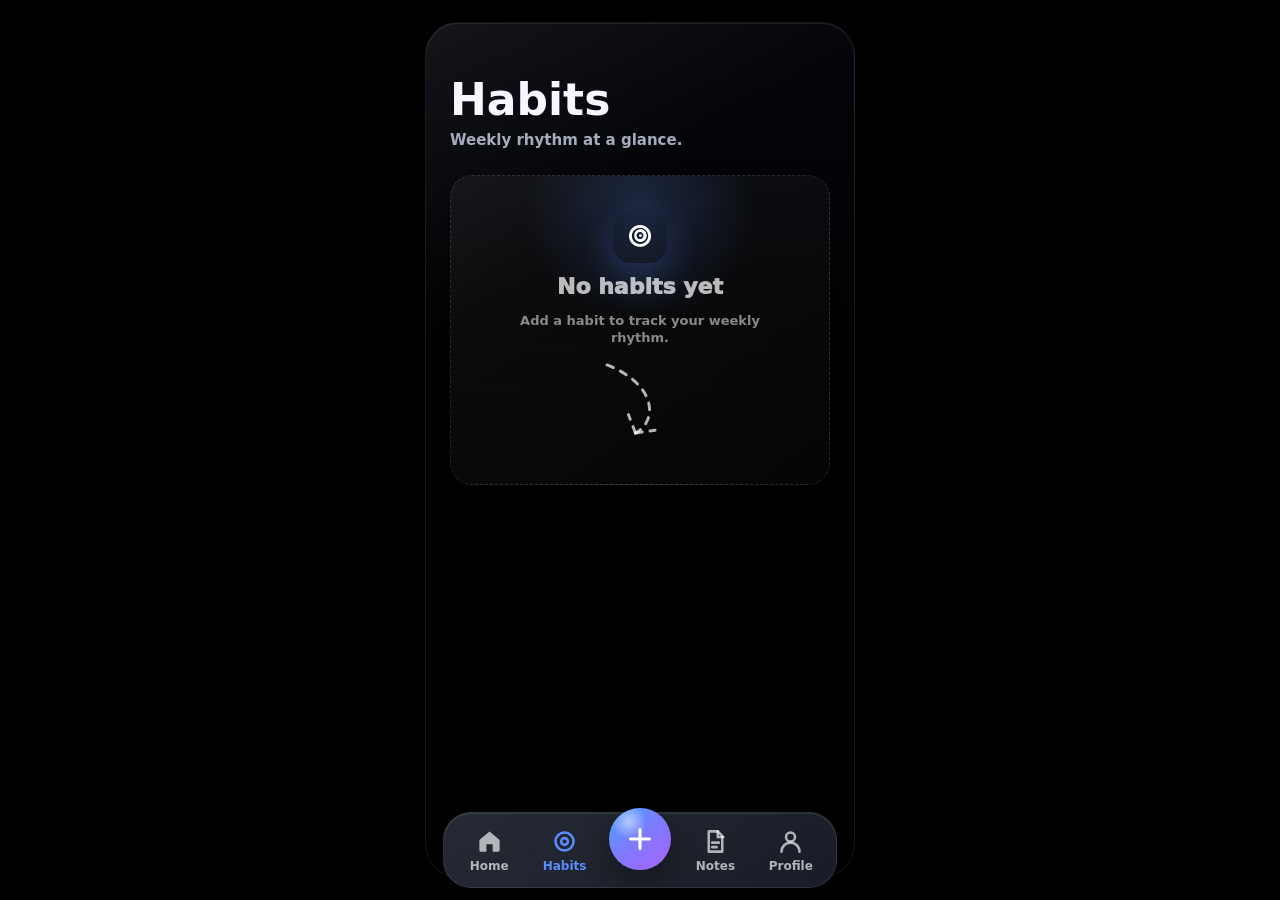
==== commit e8b7e885: "Update habits.html" ====
--- a/habits.html
+++ b/habits.html
@@ -217,6 +217,23 @@
         box-shadow: inset 0 0 0 1px rgba(255, 255, 255, 0.1);
         font-size: 14px;
         font-weight: 850;
+      }
+
+      .empty-arrow {
+        width: 118px;
+        height: 88px;
+        margin-top: 4px;
+        color: rgba(255, 255, 255, 0.7);
+        transform: rotate(12deg);
+      }
+
+      .empty-arrow path {
+        stroke: currentColor;
+        stroke-width: 3;
+        stroke-linecap: round;
+        stroke-linejoin: round;
+        fill: none;
+        stroke-dasharray: 7 8;
       }
 
       .habit-row {
@@ -1578,16 +1595,14 @@
               <i class="fa-solid fa-bullseye" aria-hidden="true"></i>
               <strong>No habits yet</strong>
               <span>Add a habit to track your weekly rhythm.</span>
-              <button type="button" data-empty-add-habit>
-                <i class="fa-solid fa-plus" aria-hidden="true"></i>
-                Add habit
-              </button>
+              <svg class="empty-arrow" viewBox="0 0 120 90" aria-hidden="true">
+                <path d="M18 10 C70 18 82 54 61 72" />
+                <path d="M61 72 L50 55" />
+                <path d="M61 72 L80 65" />
+              </svg>
             </div>
           </div>
         `;
-          habitList
-            .querySelector("[data-empty-add-habit]")
-            .addEventListener("click", () => openHabitModal());
           return;
         }
 
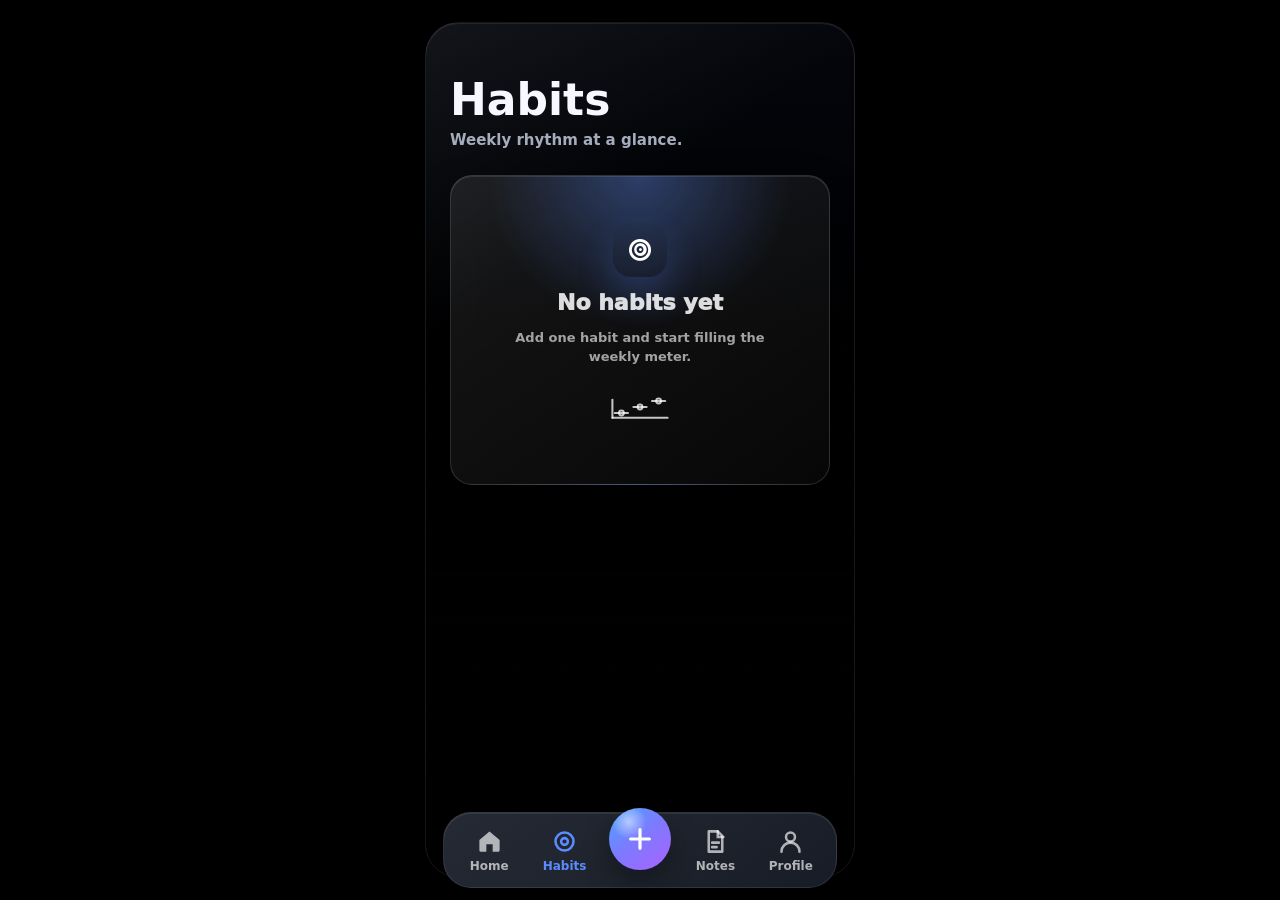
==== commit 84f367d5: "Update habits.html" ====
--- a/habits.html
+++ b/habits.html
@@ -154,29 +154,32 @@
         min-height: 310px;
         display: grid;
         place-items: center;
-        padding: 24px;
+        padding: 26px;
         text-align: center;
         border-radius: 22px;
-        color: rgba(255, 255, 255, 0.72);
+        color: rgba(255, 255, 255, 0.86);
         background:
           radial-gradient(
-            circle at 50% 10%,
-            rgba(90, 140, 255, 0.2),
-            transparent 34%
+            circle at 50% 0%,
+            rgba(90, 140, 255, 0.34),
+            transparent 42%
           ),
           linear-gradient(
             145deg,
-            rgba(255, 255, 255, 0.055),
-            rgba(255, 255, 255, 0.018)
+            rgba(255, 255, 255, 0.09),
+            rgba(255, 255, 255, 0.028)
           );
-        border: 1px dashed rgba(255, 255, 255, 0.13);
+        border: 1px solid rgba(255, 255, 255, 0.14);
+        box-shadow:
+          0 18px 44px rgba(0, 0, 0, 0.24),
+          inset 0 1px 0 rgba(255, 255, 255, 0.1);
       }
 
       .empty-state-inner {
         display: grid;
         justify-items: center;
-        gap: 12px;
-        max-width: 250px;
+        gap: 14px;
+        max-width: 270px;
       }
 
       .empty-state i {
@@ -198,10 +201,10 @@
       }
 
       .empty-state span {
-        color: rgba(255, 255, 255, 0.52);
+        color: rgba(255, 255, 255, 0.62);
         font-size: 13px;
         font-weight: 720;
-        line-height: 1.35;
+        line-height: 1.45;
       }
 
       .empty-state button {
@@ -220,20 +223,19 @@
       }
 
       .empty-arrow {
-        width: 118px;
-        height: 88px;
-        margin-top: 4px;
-        color: rgba(255, 255, 255, 0.7);
-        transform: rotate(12deg);
-      }
-
-      .empty-arrow path {
+        width: 144px;
+        height: 54px;
+        margin-top: 2px;
+        color: rgba(255, 255, 255, 0.76);
+      }
+
+      .empty-arrow path,
+      .empty-arrow circle {
         stroke: currentColor;
-        stroke-width: 3;
+        stroke-width: 3.4;
         stroke-linecap: round;
         stroke-linejoin: round;
         fill: none;
-        stroke-dasharray: 7 8;
       }
 
       .habit-row {
@@ -307,38 +309,63 @@
       .week-cell {
         display: grid;
         justify-items: center;
-        gap: 7px;
-        color: rgba(255, 255, 255, 0.4);
+        gap: 8px;
+        color: rgba(255, 255, 255, 0.48);
         font-size: 10px;
         font-weight: 850;
         text-align: center;
         line-height: 1;
       }
 
-      .dot {
-        width: 16px;
-        height: 16px;
-        min-width: 16px;
-        min-height: 16px;
-        aspect-ratio: 1;
-        display: block;
-        margin: 0 auto;
-        border-radius: 50%;
-        background: #030710;
-        border: 1.6px solid rgba(255, 255, 255, 0.82);
-        box-shadow: 0 8px 18px rgba(0, 0, 0, 0.28);
-      }
-
-      .dot.done {
-        background: #fff;
-        border-color: #fff;
-        box-shadow: 0 0 16px rgba(255, 255, 255, 0.28);
-      }
-
-      .dot.half {
-        background: linear-gradient(90deg, #fff 0 50%, #030710 50% 100%);
-        border-color: #fff;
-        box-shadow: 0 0 14px rgba(255, 255, 255, 0.2);
+      .habit-meter {
+        --level: 0;
+        --fill: calc(var(--level) * 33.333%);
+        position: relative;
+        width: 42px;
+        height: 22px;
+        display: grid;
+        grid-template-columns: repeat(3, 1fr);
+        align-items: center;
+        border-radius: 4px;
+        overflow: hidden;
+        background: rgba(255, 255, 255, 0.16);
+        box-shadow:
+          inset 0 0 0 1px rgba(255, 255, 255, 0.2),
+          0 8px 18px rgba(0, 0, 0, 0.22);
+      }
+
+      .habit-meter::before {
+        content: "";
+        position: absolute;
+        left: 0;
+        bottom: 0;
+        width: var(--fill);
+        height: 100%;
+        background: linear-gradient(
+          90deg,
+          rgba(255, 255, 255, 0.92),
+          color-mix(in srgb, var(--accent) 72%, #fff)
+        );
+        transition: width 0.24s ease;
+      }
+
+      .meter-step {
+        position: relative;
+        z-index: 1;
+        display: grid;
+        place-items: center;
+        height: 100%;
+        color: rgba(5, 8, 16, 0.72);
+        font-size: 9px;
+        font-weight: 950;
+      }
+
+      .meter-step.active {
+        color: #030710;
+      }
+
+      .meter-step:not(.active) {
+        color: rgba(255, 255, 255, 0.68);
       }
 
       .month-panel {
@@ -539,6 +566,15 @@
         font: inherit;
         font-size: 14px;
         outline: none;
+      }
+
+      .field input::placeholder {
+        color: rgba(255, 255, 255, 0.46);
+        font-weight: 760;
+      }
+
+      .field input:focus::placeholder {
+        color: rgba(255, 255, 255, 0.34);
       }
 
       .choice-row,
@@ -895,7 +931,7 @@
               <input
                 name="label"
                 type="text"
-                placeholder="Habit title"
+                placeholder="Name the habit"
                 required
               />
             </label>
@@ -1528,8 +1564,8 @@
             .map(([date, value]) => {
               const level =
                 value === true
-                  ? 2
-                  : Math.max(0, Math.min(2, Number(value) || 0));
+                  ? 3
+                  : Math.max(0, Math.min(3, Number(value) || 0));
               return [date, level];
             })
             .filter(([, level]) => level > 0),
@@ -1559,15 +1595,23 @@
         return dates;
       }
 
-      function dot(completions, date, withNumber = false) {
+      function meter(completions, date, withNumber = false) {
         const level =
           completions?.[dateKey(date)] === true
-            ? 2
+            ? 3
             : Number(completions?.[dateKey(date)]) || 0;
-        const stateClass = level === 2 ? "done" : level === 1 ? "half" : "";
+        const safeLevel = Math.max(0, Math.min(3, level));
+        const levelText = safeLevel ? `level ${safeLevel}` : "not tracked";
         return `
         <span class="${withNumber ? "month-dot" : ""}">
-          <span class="dot ${stateClass}" aria-label="${dateKey(date)} ${level === 2 ? "completed" : level === 1 ? "half completed" : "not completed"}"></span>
+          <span class="habit-meter" style="--level: ${safeLevel}" aria-label="${dateKey(date)} ${levelText}">
+            ${[1, 2, 3]
+              .map(
+                (step) =>
+                  `<span class="meter-step ${safeLevel >= step ? "active" : ""}">${step}</span>`,
+              )
+              .join("")}
+          </span>
           ${withNumber ? `<span>${date.getDate()}</span>` : ""}
         </span>
       `;
@@ -1594,11 +1638,16 @@
             <div class="empty-state-inner">
               <i class="fa-solid fa-bullseye" aria-hidden="true"></i>
               <strong>No habits yet</strong>
-              <span>Add a habit to track your weekly rhythm.</span>
+              <span>Add one habit and start filling the weekly meter.</span>
               <svg class="empty-arrow" viewBox="0 0 120 90" aria-hidden="true">
-                <path d="M18 10 C70 18 82 54 61 72" />
-                <path d="M61 72 L50 55" />
-                <path d="M61 72 L80 65" />
+                <path d="M14 58h92" />
+                <path d="M14 58V28" />
+                <path d="M18 50h22" />
+                <path d="M49 40h22" />
+                <path d="M80 30h22" />
+                <circle cx="29" cy="50" r="4" />
+                <circle cx="60" cy="40" r="4" />
+                <circle cx="91" cy="30" r="4" />
               </svg>
             </div>
           </div>
@@ -1612,11 +1661,11 @@
               .map((day, index) => {
                 const date = new Date(weekStart);
                 date.setDate(weekStart.getDate() + index);
-                return `<span class="week-cell"><span>${day}</span>${dot(habit.completions, date)}</span>`;
+                return `<span class="week-cell"><span>${day}</span>${meter(habit.completions, date)}</span>`;
               })
               .join("");
             const month = monthDates(today)
-              .map((date) => dot(habit.completions, date, true))
+              .map((date) => meter(habit.completions, date, true))
               .join("");
             return `
           <article class="habit-row" data-habit-id="${id}" style="--accent: ${habit.color || "var(--blue)"}">
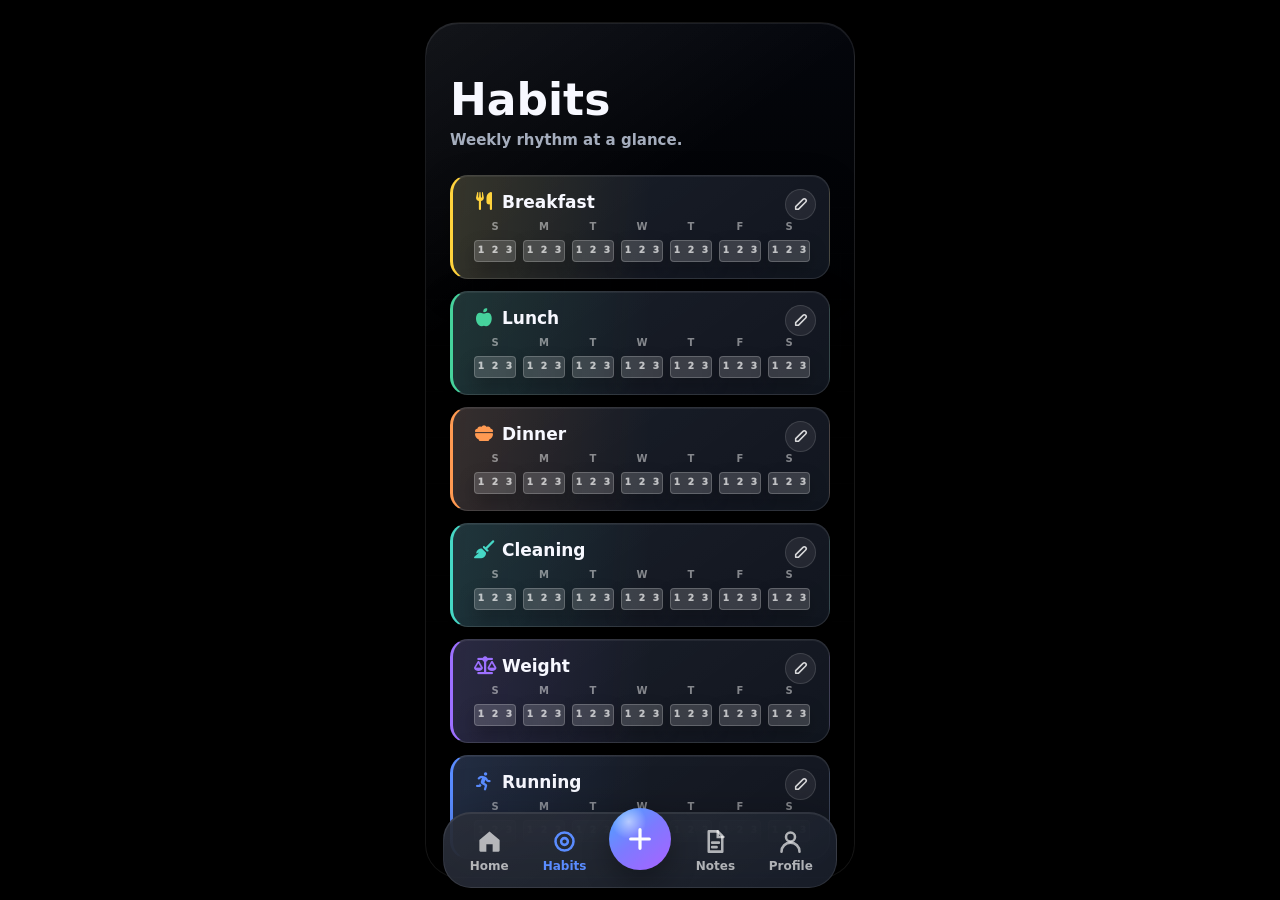
==== commit b282b0eb: "Update habits.html" ====
--- a/habits.html
+++ b/habits.html
@@ -341,11 +341,7 @@
         bottom: 0;
         width: var(--fill);
         height: 100%;
-        background: linear-gradient(
-          90deg,
-          rgba(255, 255, 255, 0.92),
-          color-mix(in srgb, var(--accent) 72%, #fff)
-        );
+        background: linear-gradient(90deg, rgba(255, 255, 255, 0.92), color-mix(in srgb, var(--accent) 72%, #fff));
         transition: width 0.24s ease;
       }
 
@@ -840,6 +836,7 @@
           padding: 54px 21px 112px;
         }
       }
+
     </style>
   </head>
   <body>
@@ -1217,7 +1214,56 @@
       let activeIconCategory = "recents";
       let activeIconPage = 0;
 
-      const defaultHabits = {};
+      const defaultHabits = {
+        breakfast: {
+          label: "Breakfast",
+          color: "#ffd33d",
+          icon: "solid:utensils",
+          mode: "single",
+          order: 0,
+          completions: {},
+        },
+        lunch: {
+          label: "Lunch",
+          color: "#46d29c",
+          icon: "solid:apple-whole",
+          mode: "single",
+          order: 1,
+          completions: {},
+        },
+        dinner: {
+          label: "Dinner",
+          color: "#ff9a52",
+          icon: "solid:bowl-food",
+          mode: "single",
+          order: 2,
+          completions: {},
+        },
+        cleaning: {
+          label: "Cleaning",
+          color: "#46d7c5",
+          icon: "solid:broom",
+          mode: "single",
+          order: 3,
+          completions: {},
+        },
+        weight: {
+          label: "Weight",
+          color: "#9d70ff",
+          icon: "solid:scale-balanced",
+          mode: "single",
+          order: 4,
+          completions: {},
+        },
+        running: {
+          label: "Running",
+          color: "#5a8cff",
+          icon: "solid:person-running",
+          mode: "split",
+          order: 5,
+          completions: {},
+        },
+      };
       const sampleHabitIds = new Set([
         "breakfast",
         "lunch",
@@ -1487,8 +1533,10 @@
             localStorage.getItem(HABIT_STORAGE_KEY) || "{}",
           );
           const deleted = loadDeletedHabits();
-          const merged = saved && typeof saved === "object" ? { ...saved } : {};
-          sampleHabitIds.forEach((id) => delete merged[id]);
+          const merged = {
+            ...defaultHabits,
+            ...(saved && typeof saved === "object" ? saved : {}),
+          };
           deleted.forEach((id) => delete merged[id]);
           Object.entries(merged).forEach(([id, habit], index) => {
             const savedIcon =
@@ -1601,7 +1649,9 @@
             ? 3
             : Number(completions?.[dateKey(date)]) || 0;
         const safeLevel = Math.max(0, Math.min(3, level));
-        const levelText = safeLevel ? `level ${safeLevel}` : "not tracked";
+        const levelText = safeLevel
+          ? `level ${safeLevel}`
+          : "not tracked";
         return `
         <span class="${withNumber ? "month-dot" : ""}">
           <span class="habit-meter" style="--level: ${safeLevel}" aria-label="${dateKey(date)} ${levelText}">
@@ -1915,6 +1965,6 @@
         history.replaceState(null, "", "habits.html");
       }
     </script>
-    <script src="bottom-bar.js?v=shared-nav-2"></script>
+    <script src="bottom-bar.js?v=shared-nav-4"></script>
   </body>
 </html>
